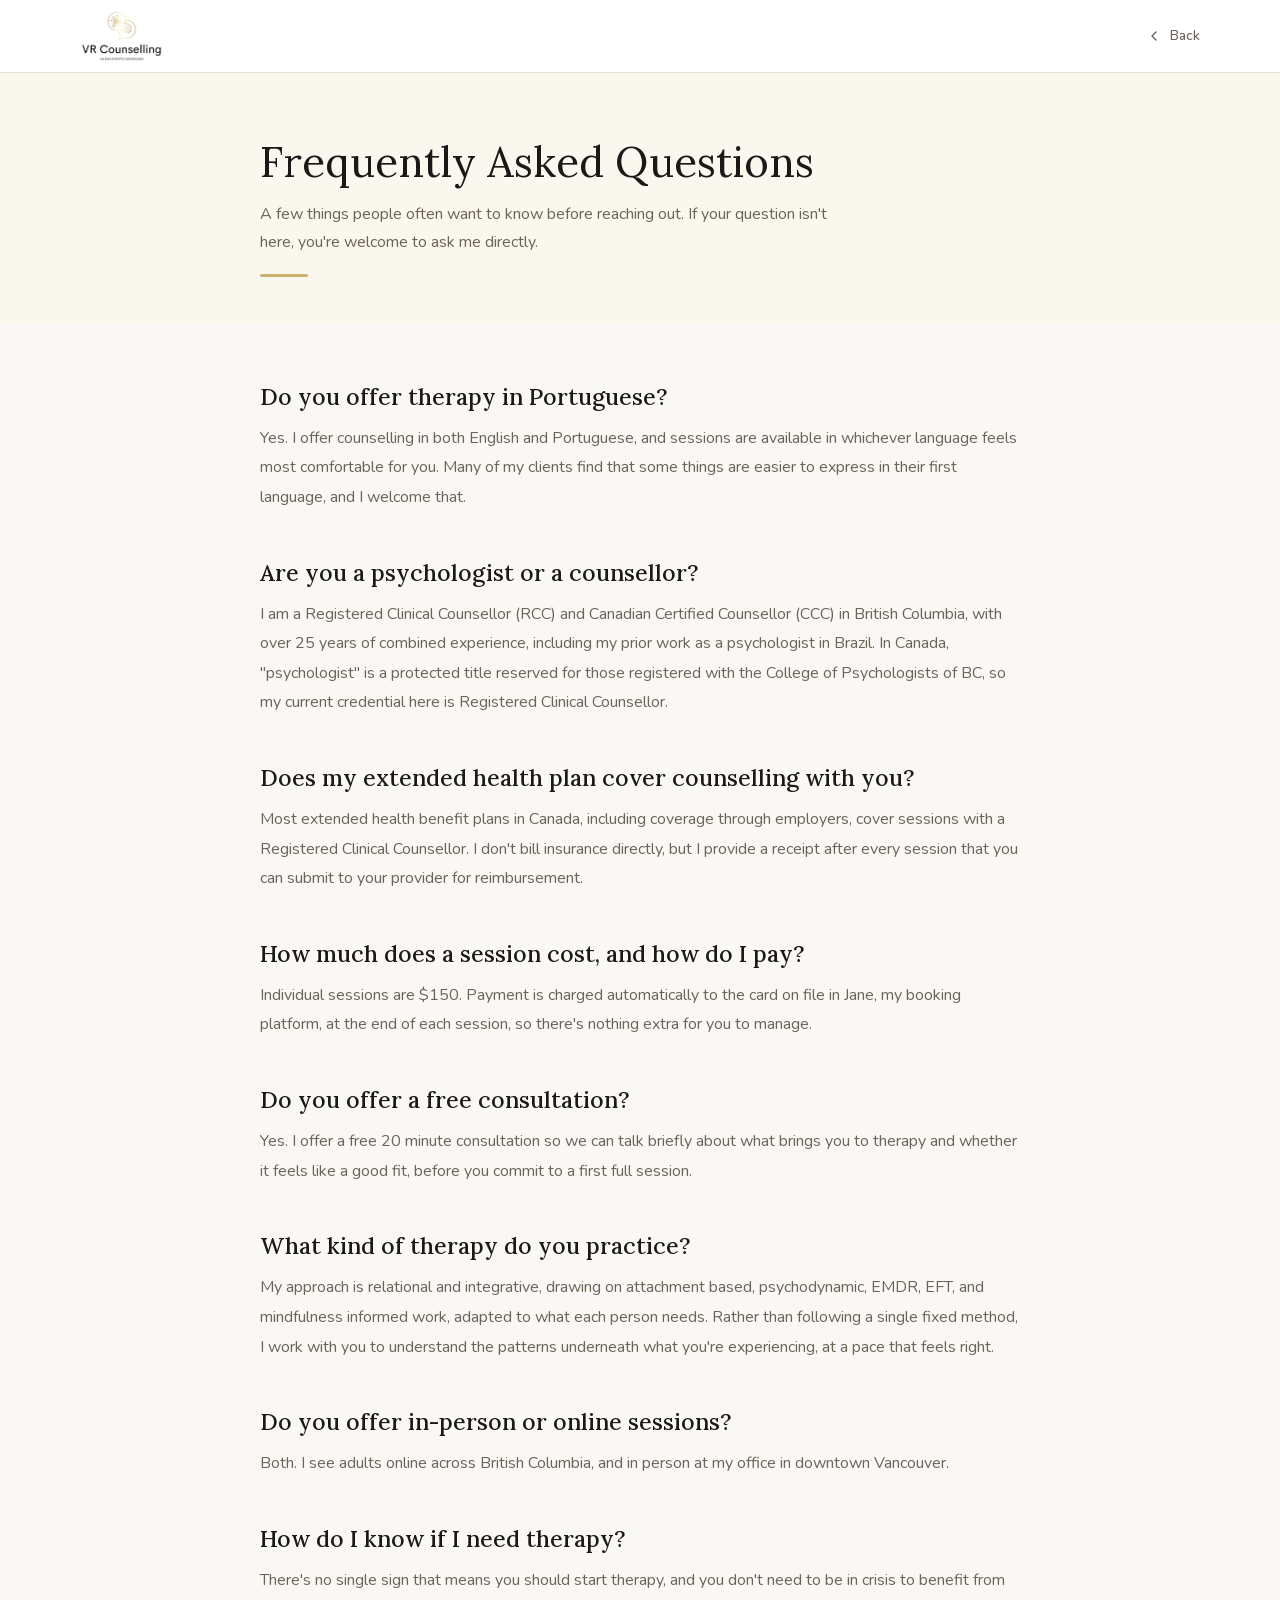
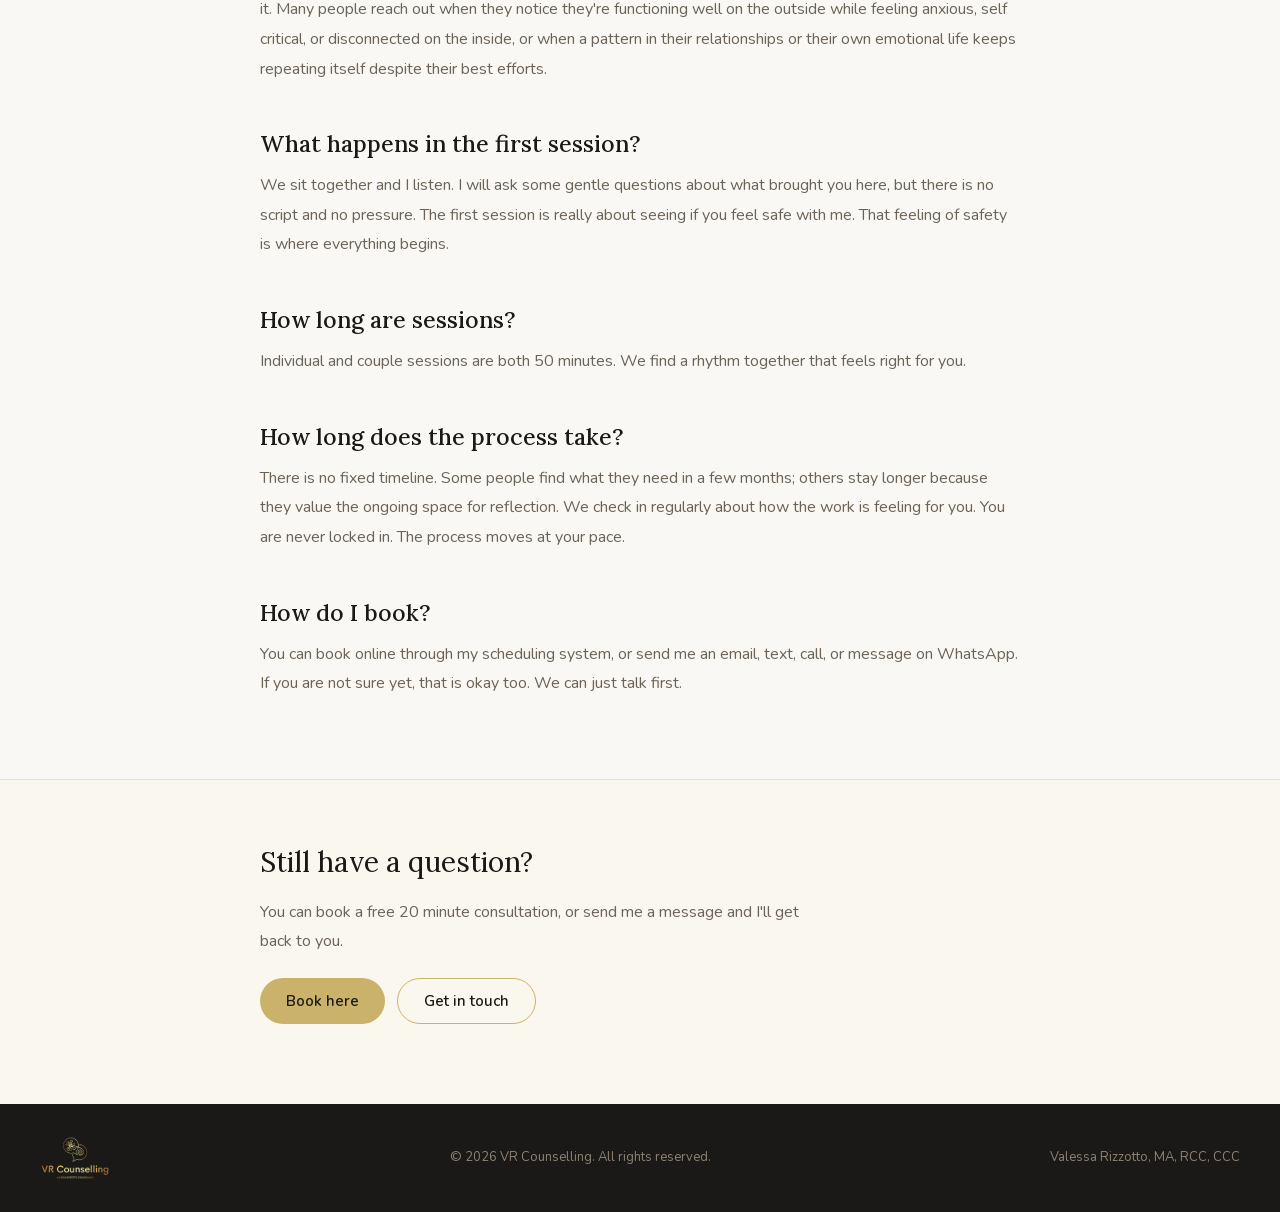
==== faq/index.html @ ac43c31d "Rebuild site as static pages with SEO, GEO and accessibility fixes Replace the single-file bundle (1" ====
<!DOCTYPE html>
<html lang="en-CA">
<head>
<meta charset="utf-8">
<meta name="viewport" content="width=device-width, initial-scale=1">
<title>Frequently Asked Questions | VR Counselling</title>
<meta name="description" content="Answers to the most common questions about therapy with Valessa Rizzotto, in Portuguese and English, in Vancouver.">
<link rel="canonical" href="https://www.vr-counselling.ca/faq/">
<link rel="alternate" hreflang="en-CA" href="https://www.vr-counselling.ca/faq/">
<link rel="alternate" hreflang="pt-BR" href="https://www.vr-counselling.ca/pt/faq/">
<link rel="alternate" hreflang="x-default" href="https://www.vr-counselling.ca/faq/">
<meta property="og:site_name" content="VR Counselling">
<meta property="og:type" content="website">
<meta property="og:title" content="Frequently Asked Questions | VR Counselling">
<meta property="og:description" content="Answers to the most common questions about therapy with Valessa Rizzotto, in Portuguese and English, in Vancouver.">
<meta property="og:url" content="https://www.vr-counselling.ca/faq/">
<meta property="og:image" content="https://www.vr-counselling.ca/assets/img/og-default.jpg">
<meta property="og:image:width" content="1200">
<meta property="og:image:height" content="630">
<meta property="og:locale" content="en_CA">
<meta name="twitter:card" content="summary_large_image">
<meta name="twitter:title" content="Frequently Asked Questions | VR Counselling">
<meta name="twitter:description" content="Answers to the most common questions about therapy with Valessa Rizzotto, in Portuguese and English, in Vancouver.">
<meta name="twitter:image" content="https://www.vr-counselling.ca/assets/img/og-default.jpg">
<link rel="icon" href="/favicon.svg" type="image/svg+xml">
<link rel="icon" href="/favicon.ico" sizes="48x48">
<link rel="apple-touch-icon" href="/apple-touch-icon.png">
<link rel="stylesheet" href="/assets/css/site.css">
<link rel="stylesheet" href="/assets/css/inner.css">
<style>
* { margin: 0; padding: 0; box-sizing: border-box; }
    html { scroll-behavior: smooth; }
    body { background: var(--surface-page); color: var(--text-primary); font-family: var(--font-sans); line-height: 1.6; -webkit-font-smoothing: antialiased; }
    a { text-decoration: none; color: inherit; }
    a:hover { color: var(--gold-700); }
    img { max-width: 100%; display: block; }
    @media (max-width: 767px) {
      .faq-header { padding: 0 20px !important; height: 64px !important; }
      .faq-header img { height: 42px !important; }
      .faq-hero { padding: 40px 20px 32px !important; }
      .faq-content { padding: 36px 20px 56px !important; }
      .faq-q { font-size: 19px !important; }
      .faq-a { font-size: 15px !important; }
      .faq-cta { padding: 40px 20px 56px !important; }
      .faq-footer-inner { flex-direction: column !important; gap: 10px !important; text-align: center !important; }
    }
    @media (min-width: 768px) and (max-width: 1023px) {
      .faq-header { padding: 0 32px !important; }
      .faq-hero { padding: 56px 32px 40px !important; }
      .faq-content { padding: 48px 32px 72px !important; }
      .faq-cta { padding: 56px 32px 72px !important; }
    }
</style>
<script type="application/ld+json">
{
  "@context": "https://schema.org",
  "@type": "FAQPage",
  "mainEntity": [
    {
      "@type": "Question",
      "name": "Do you offer therapy in Portuguese?",
      "acceptedAnswer": {
        "@type": "Answer",
        "text": "Yes. I offer counselling in both English and Portuguese, and sessions are available in whichever language feels most comfortable for you. Many of my clients find that some things are easier to express in their first language, and I welcome that."
      }
    },
    {
      "@type": "Question",
      "name": "Are you a psychologist or a counsellor?",
      "acceptedAnswer": {
        "@type": "Answer",
        "text": "I am a Registered Clinical Counsellor (RCC) and Canadian Certified Counsellor (CCC) in British Columbia, with over 25 years of combined experience, including my prior work as a psychologist in Brazil. In Canada, \"psychologist\" is a protected title reserved for those registered with the College of Psychologists of BC, so my current credential here is Registered Clinical Counsellor."
      }
    },
    {
      "@type": "Question",
      "name": "Does my extended health plan cover counselling with you?",
      "acceptedAnswer": {
        "@type": "Answer",
        "text": "Most extended health benefit plans in Canada, including coverage through employers, cover sessions with a Registered Clinical Counsellor. I don't bill insurance directly, but I provide a receipt after every session that you can submit to your provider for reimbursement."
      }
    },
    {
      "@type": "Question",
      "name": "How much does a session cost, and how do I pay?",
      "acceptedAnswer": {
        "@type": "Answer",
        "text": "Individual sessions are $150. Payment is charged automatically to the card on file in Jane, my booking platform, at the end of each session, so there's nothing extra for you to manage."
      }
    },
    {
      "@type": "Question",
      "name": "Do you offer a free consultation?",
      "acceptedAnswer": {
        "@type": "Answer",
        "text": "Yes. I offer a free 20 minute consultation so we can talk briefly about what brings you to therapy and whether it feels like a good fit, before you commit to a first full session."
      }
    },
    {
      "@type": "Question",
      "name": "What kind of therapy do you practice?",
      "acceptedAnswer": {
        "@type": "Answer",
        "text": "My approach is relational and integrative, drawing on attachment based, psychodynamic, EMDR, EFT, and mindfulness informed work, adapted to what each person needs. Rather than following a single fixed method, I work with you to understand the patterns underneath what you're experiencing, at a pace that feels right."
      }
    },
    {
      "@type": "Question",
      "name": "Do you offer in-person or online sessions?",
      "acceptedAnswer": {
        "@type": "Answer",
        "text": "Both. I see adults online across British Columbia, and in person at my office in downtown Vancouver."
      }
    },
    {
      "@type": "Question",
      "name": "How do I know if I need therapy?",
      "acceptedAnswer": {
        "@type": "Answer",
        "text": "There's no single sign that means you should start therapy, and you don't need to be in crisis to benefit from it. Many people reach out when they notice they're functioning well on the outside while feeling anxious, self critical, or disconnected on the inside, or when a pattern in their relationships or their own emotional life keeps repeating itself despite their best efforts."
      }
    },
    {
      "@type": "Question",
      "name": "What happens in the first session?",
      "acceptedAnswer": {
        "@type": "Answer",
        "text": "We sit together and I listen. I will ask some gentle questions about what brought you here, but there is no script and no pressure. The first session is really about seeing if you feel safe with me. That feeling of safety is where everything begins."
      }
    },
    {
      "@type": "Question",
      "name": "How long are sessions?",
      "acceptedAnswer": {
        "@type": "Answer",
        "text": "Individual and couple sessions are both 50 minutes. We find a rhythm together that feels right for you."
      }
    },
    {
      "@type": "Question",
      "name": "How long does the process take?",
      "acceptedAnswer": {
        "@type": "Answer",
        "text": "There is no fixed timeline. Some people find what they need in a few months; others stay longer because they value the ongoing space for reflection. We check in regularly about how the work is feeling for you. You are never locked in. The process moves at your pace."
      }
    },
    {
      "@type": "Question",
      "name": "How do I book?",
      "acceptedAnswer": {
        "@type": "Answer",
        "text": "You can book online through my scheduling system, or send me an email, text, call, or message on WhatsApp. If you are not sure yet, that is okay too. We can just talk first."
      }
    }
  ]
}
</script>
<script type="application/ld+json">
{
  "@context": "https://schema.org",
  "@type": "BreadcrumbList",
  "itemListElement": [
    {
      "@type": "ListItem",
      "position": 1,
      "name": "Home",
      "item": "https://www.vr-counselling.ca/"
    },
    {
      "@type": "ListItem",
      "position": 2,
      "name": "Frequently Asked Questions",
      "item": "https://www.vr-counselling.ca/faq/"
    }
  ]
}
</script>
</head>
<body>
<a class="skip-link" href="#main">Skip to main content</a>
<header style="position: sticky; top: 0; z-index: 100; background: var(--neutral-0); border-bottom: 1px solid var(--border-default);">
  <div class="faq-header" style="max-width: 1200px; margin: 0 auto; display: flex; align-items: center; justify-content: space-between; height: 72px; padding: 0 40px;">
    <a href="/">
      <img src="/assets/img/vr-counselling-logo.webp" alt="VR Counselling | Valessa Rizzotto, MA, RCC" style="height: 52px;" width="720" height="450" decoding="async">
    </a>
    <a href="/" style="display: inline-flex; align-items: center; gap: 8px; font-size: 14px; font-weight: 500; color: var(--text-secondary);" class="hv1">
      <svg width="16" height="16" viewBox="0 0 24 24" fill="none" stroke="currentColor" stroke-width="2" stroke-linecap="round" stroke-linejoin="round"><path d="m15 18-6-6 6-6"></path></svg>
      Back
    </a>
  </div>
</header>

<main id="main">
<section class="faq-hero" style="background: var(--gold-50); padding: 64px 40px 48px;">
  <div style="max-width: 760px; margin: 0 auto; display: flex; flex-direction: column; gap: 14px;">
    <h1 style="font-family: var(--font-serif); font-size: clamp(28px, 4vw, 42px); font-weight: 400; line-height: 1.2; color: var(--text-primary);">Frequently Asked Questions</h1>
    <p style="font-size: 16px; line-height: 1.7; color: var(--text-secondary); max-width: 58ch; text-wrap: pretty;">A few things people often want to know before reaching out. If your question isn't here, you're welcome to ask me directly.</p>
    <div style="width: 48px; height: 3px; border-radius: 2px; background: var(--gold-500); margin-top: 4px;"></div>
  </div>
</section>

<article class="faq-content" style="padding: 56px 40px 80px;">
  <div style="max-width: 760px; margin: 0 auto; display: flex; flex-direction: column; gap: 44px;">

    <section style="display: flex; flex-direction: column; gap: 12px;">
      <h2 class="faq-q" style="font-family: var(--font-serif); font-size: 23px; font-weight: 500; line-height: 1.35; color: var(--text-primary); text-wrap: pretty;">Do you offer therapy in Portuguese?</h2>
      <p class="faq-a" style="font-size: 16px; line-height: 1.85; color: var(--text-secondary); text-wrap: pretty;">Yes. I offer counselling in both English and Portuguese, and sessions are available in whichever language feels most comfortable for you. Many of my clients find that some things are easier to express in their first language, and I welcome that.</p>
    </section>

    <section style="display: flex; flex-direction: column; gap: 12px;">
      <h2 class="faq-q" style="font-family: var(--font-serif); font-size: 23px; font-weight: 500; line-height: 1.35; color: var(--text-primary); text-wrap: pretty;">Are you a psychologist or a counsellor?</h2>
      <p class="faq-a" style="font-size: 16px; line-height: 1.85; color: var(--text-secondary); text-wrap: pretty;">I am a Registered Clinical Counsellor (RCC) and Canadian Certified Counsellor (CCC) in British Columbia, with over 25 years of combined experience, including my prior work as a psychologist in Brazil. In Canada, "psychologist" is a protected title reserved for those registered with the College of Psychologists of BC, so my current credential here is Registered Clinical Counsellor.</p>
    </section>

    <section style="display: flex; flex-direction: column; gap: 12px;">
      <h2 class="faq-q" style="font-family: var(--font-serif); font-size: 23px; font-weight: 500; line-height: 1.35; color: var(--text-primary); text-wrap: pretty;">Does my extended health plan cover counselling with you?</h2>
      <p class="faq-a" style="font-size: 16px; line-height: 1.85; color: var(--text-secondary); text-wrap: pretty;">Most extended health benefit plans in Canada, including coverage through employers, cover sessions with a Registered Clinical Counsellor. I don't bill insurance directly, but I provide a receipt after every session that you can submit to your provider for reimbursement.</p>
    </section>

    <section style="display: flex; flex-direction: column; gap: 12px;">
      <h2 class="faq-q" style="font-family: var(--font-serif); font-size: 23px; font-weight: 500; line-height: 1.35; color: var(--text-primary); text-wrap: pretty;">How much does a session cost, and how do I pay?</h2>
      <p class="faq-a" style="font-size: 16px; line-height: 1.85; color: var(--text-secondary); text-wrap: pretty;">Individual sessions are $150. Payment is charged automatically to the card on file in Jane, my booking platform, at the end of each session, so there's nothing extra for you to manage.</p>
    </section>

    <section style="display: flex; flex-direction: column; gap: 12px;">
      <h2 class="faq-q" style="font-family: var(--font-serif); font-size: 23px; font-weight: 500; line-height: 1.35; color: var(--text-primary); text-wrap: pretty;">Do you offer a free consultation?</h2>
      <p class="faq-a" style="font-size: 16px; line-height: 1.85; color: var(--text-secondary); text-wrap: pretty;">Yes. I offer a free 20 minute consultation so we can talk briefly about what brings you to therapy and whether it feels like a good fit, before you commit to a first full session.</p>
    </section>

    <section style="display: flex; flex-direction: column; gap: 12px;">
      <h2 class="faq-q" style="font-family: var(--font-serif); font-size: 23px; font-weight: 500; line-height: 1.35; color: var(--text-primary); text-wrap: pretty;">What kind of therapy do you practice?</h2>
      <p class="faq-a" style="font-size: 16px; line-height: 1.85; color: var(--text-secondary); text-wrap: pretty;">My approach is relational and integrative, drawing on attachment based, psychodynamic, EMDR, EFT, and mindfulness informed work, adapted to what each person needs. Rather than following a single fixed method, I work with you to understand the patterns underneath what you're experiencing, at a pace that feels right.</p>
    </section>

    <section style="display: flex; flex-direction: column; gap: 12px;">
      <h2 class="faq-q" style="font-family: var(--font-serif); font-size: 23px; font-weight: 500; line-height: 1.35; color: var(--text-primary); text-wrap: pretty;">Do you offer in-person or online sessions?</h2>
      <p class="faq-a" style="font-size: 16px; line-height: 1.85; color: var(--text-secondary); text-wrap: pretty;">Both. I see adults online across British Columbia, and in person at my office in downtown Vancouver.</p>
    </section>

    <section style="display: flex; flex-direction: column; gap: 12px;">
      <h2 class="faq-q" style="font-family: var(--font-serif); font-size: 23px; font-weight: 500; line-height: 1.35; color: var(--text-primary); text-wrap: pretty;">How do I know if I need therapy?</h2>
      <p class="faq-a" style="font-size: 16px; line-height: 1.85; color: var(--text-secondary); text-wrap: pretty;">There's no single sign that means you should start therapy, and you don't need to be in crisis to benefit from it. Many people reach out when they notice they're functioning well on the outside while feeling anxious, self critical, or disconnected on the inside, or when a pattern in their relationships or their own emotional life keeps repeating itself despite their best efforts.</p>
    </section>

    <section style="display: flex; flex-direction: column; gap: 12px;">
      <h2 class="faq-q" style="font-family: var(--font-serif); font-size: 23px; font-weight: 500; line-height: 1.35; color: var(--text-primary); text-wrap: pretty;">What happens in the first session?</h2>
      <p class="faq-a" style="font-size: 16px; line-height: 1.85; color: var(--text-secondary); text-wrap: pretty;">We sit together and I listen. I will ask some gentle questions about what brought you here, but there is no script and no pressure. The first session is really about seeing if you feel safe with me. That feeling of safety is where everything begins.</p>
    </section>

    <section style="display: flex; flex-direction: column; gap: 12px;">
      <h2 class="faq-q" style="font-family: var(--font-serif); font-size: 23px; font-weight: 500; line-height: 1.35; color: var(--text-primary); text-wrap: pretty;">How long are sessions?</h2>
      <p class="faq-a" style="font-size: 16px; line-height: 1.85; color: var(--text-secondary); text-wrap: pretty;">Individual and couple sessions are both 50 minutes. We find a rhythm together that feels right for you.</p>
    </section>

    <section style="display: flex; flex-direction: column; gap: 12px;">
      <h2 class="faq-q" style="font-family: var(--font-serif); font-size: 23px; font-weight: 500; line-height: 1.35; color: var(--text-primary); text-wrap: pretty;">How long does the process take?</h2>
      <p class="faq-a" style="font-size: 16px; line-height: 1.85; color: var(--text-secondary); text-wrap: pretty;">There is no fixed timeline. Some people find what they need in a few months; others stay longer because they value the ongoing space for reflection. We check in regularly about how the work is feeling for you. You are never locked in. The process moves at your pace.</p>
    </section>

    <section style="display: flex; flex-direction: column; gap: 12px;">
      <h2 class="faq-q" style="font-family: var(--font-serif); font-size: 23px; font-weight: 500; line-height: 1.35; color: var(--text-primary); text-wrap: pretty;">How do I book?</h2>
      <p class="faq-a" style="font-size: 16px; line-height: 1.85; color: var(--text-secondary); text-wrap: pretty;">You can book online through my scheduling system, or send me an email, text, call, or message on WhatsApp. If you are not sure yet, that is okay too. We can just talk first.</p>
    </section>

  </div>
</article>

<section class="faq-cta" style="background: var(--gold-50); padding: 64px 40px 80px; border-top: 1px solid var(--border-default);">
  <div style="max-width: 760px; margin: 0 auto; display: flex; flex-direction: column; align-items: flex-start; gap: 18px;">
    <h2 style="font-family: var(--font-serif); font-size: clamp(22px, 3vw, 28px); font-weight: 400; line-height: 1.3; color: var(--text-primary);">Still have a question?</h2>
    <p style="font-size: 16px; line-height: 1.8; color: var(--text-secondary); max-width: 56ch; text-wrap: pretty;">You can book a free 20 minute consultation, or send me a message and I'll get back to you.</p>
    <div style="display: flex; flex-wrap: wrap; gap: 12px; margin-top: 4px;">
      <a href="https://valessa.janeapp.com/" target="_blank" rel="noopener noreferrer" style="display: inline-flex; align-items: center; min-height: 46px; padding: 0 26px; border-radius: 999px; background: var(--gold-500); color: #1A1917; font-size: 15px; font-weight: 600;" class="hv2">Book here</a>
      <a href="/#contact" style="display: inline-flex; align-items: center; min-height: 46px; padding: 0 26px; border-radius: 999px; border: 1px solid var(--gold-500); color: var(--text-primary); font-size: 15px; font-weight: 600;" class="hv3">Get in touch</a>
    </div>
  </div>
</section>
</main>

<footer style="background: var(--neutral-900); padding: 32px 40px;">
  <div class="faq-footer-inner" style="max-width: 1200px; margin: 0 auto; display: flex; justify-content: space-between; align-items: center; gap: 20px; flex-wrap: wrap;">
    <img src="/assets/img/vr-counselling-logo-white.webp" alt="VR Counselling" style="height: 44px; filter: brightness(1.3);" width="720" height="450" decoding="async" loading="lazy">
    <span style="font-size: 13px; color: var(--neutral-500);">© 2026 VR Counselling. All rights reserved.</span>
    <span style="font-size: 13px; color: var(--neutral-500);">Valessa Rizzotto, MA, RCC, CCC</span>
  </div>
</footer>
</body>
</html>
---- assets/css/site.css ----
/* VR Counselling, shared styles: web fonts and small utilities. */

@font-face {
  font-family: 'Lora';
  font-style: italic;
  font-weight: 400;
  font-display: swap;
  src: url("/assets/fonts/lora-italic-400-cyrillic-ext.woff2") format('woff2');
  unicode-range: U+0460-052F, U+1C80-1C8A, U+20B4, U+2DE0-2DFF, U+A640-A69F, U+FE2E-FE2F;
}
@font-face {
  font-family: 'Lora';
  font-style: italic;
  font-weight: 400;
  font-display: swap;
  src: url("/assets/fonts/lora-italic-400-cyrillic.woff2") format('woff2');
  unicode-range: U+0301, U+0400-045F, U+0490-0491, U+04B0-04B1, U+2116;
}
@font-face {
  font-family: 'Lora';
  font-style: italic;
  font-weight: 400;
  font-display: swap;
  src: url("/assets/fonts/lora-italic-400-math.woff2") format('woff2');
  unicode-range: U+0302-0303, U+0305, U+0307-0308, U+0310, U+0312, U+0315, U+031A, U+0326-0327, U+032C, U+032F-0330, U+0332-0333, U+0338, U+033A, U+0346, U+034D, U+0391-03A1, U+03A3-03A9, U+03B1-03C9, U+03D1, U+03D5-03D6, U+03F0-03F1, U+03F4-03F5, U+2016-2017, U+2034-2038, U+203C, U+2040, U+2043, U+2047, U+2050, U+2057, U+205F, U+2070-2071, U+2074-208E, U+2090-209C, U+20D0-20DC, U+20E1, U+20E5-20EF, U+2100-2112, U+2114-2115, U+2117-2121, U+2123-214F, U+2190, U+2192, U+2194-21AE, U+21B0-21E5, U+21F1-21F2, U+21F4-2211, U+2213-2214, U+2216-22FF, U+2308-230B, U+2310, U+2319, U+231C-2321, U+2336-237A, U+237C, U+2395, U+239B-23B7, U+23D0, U+23DC-23E1, U+2474-2475, U+25AF, U+25B3, U+25B7, U+25BD, U+25C1, U+25CA, U+25CC, U+25FB, U+266D-266F, U+27C0-27FF, U+2900-2AFF, U+2B0E-2B11, U+2B30-2B4C, U+2BFE, U+3030, U+FF5B, U+FF5D, U+1D400-1D7FF, U+1EE00-1EEFF;
}
@font-face {
  font-family: 'Lora';
  font-style: italic;
  font-weight: 400;
  font-display: swap;
  src: url("/assets/fonts/lora-italic-400-symbols.woff2") format('woff2');
  unicode-range: U+0001-000C, U+000E-001F, U+007F-009F, U+20DD-20E0, U+20E2-20E4, U+2150-218F, U+2190, U+2192, U+2194-2199, U+21AF, U+21E6-21F0, U+21F3, U+2218-2219, U+2299, U+22C4-22C6, U+2300-243F, U+2440-244A, U+2460-24FF, U+25A0-27BF, U+2800-28FF, U+2921-2922, U+2981, U+29BF, U+29EB, U+2B00-2BFF, U+4DC0-4DFF, U+FFF9-FFFB, U+10140-1018E, U+10190-1019C, U+101A0, U+101D0-101FD, U+102E0-102FB, U+10E60-10E7E, U+1D2C0-1D2D3, U+1D2E0-1D37F, U+1F000-1F0FF, U+1F100-1F1AD, U+1F1E6-1F1FF, U+1F30D-1F30F, U+1F315, U+1F31C, U+1F31E, U+1F320-1F32C, U+1F336, U+1F378, U+1F37D, U+1F382, U+1F393-1F39F, U+1F3A7-1F3A8, U+1F3AC-1F3AF, U+1F3C2, U+1F3C4-1F3C6, U+1F3CA-1F3CE, U+1F3D4-1F3E0, U+1F3ED, U+1F3F1-1F3F3, U+1F3F5-1F3F7, U+1F408, U+1F415, U+1F41F, U+1F426, U+1F43F, U+1F441-1F442, U+1F444, U+1F446-1F449, U+1F44C-1F44E, U+1F453, U+1F46A, U+1F47D, U+1F4A3, U+1F4B0, U+1F4B3, U+1F4B9, U+1F4BB, U+1F4BF, U+1F4C8-1F4CB, U+1F4D6, U+1F4DA, U+1F4DF, U+1F4E3-1F4E6, U+1F4EA-1F4ED, U+1F4F7, U+1F4F9-1F4FB, U+1F4FD-1F4FE, U+1F503, U+1F507-1F50B, U+1F50D, U+1F512-1F513, U+1F53E-1F54A, U+1F54F-1F5FA, U+1F610, U+1F650-1F67F, U+1F687, U+1F68D, U+1F691, U+1F694, U+1F698, U+1F6AD, U+1F6B2, U+1F6B9-1F6BA, U+1F6BC, U+1F6C6-1F6CF, U+1F6D3-1F6D7, U+1F6E0-1F6EA, U+1F6F0-1F6F3, U+1F6F7-1F6FC, U+1F700-1F7FF, U+1F800-1F80B, U+1F810-1F847, U+1F850-1F859, U+1F860-1F887, U+1F890-1F8AD, U+1F8B0-1F8BB, U+1F8C0-1F8C1, U+1F900-1F90B, U+1F93B, U+1F946, U+1F984, U+1F996, U+1F9E9, U+1FA00-1FA6F, U+1FA70-1FA7C, U+1FA80-1FA89, U+1FA8F-1FAC6, U+1FACE-1FADC, U+1FADF-1FAE9, U+1FAF0-1FAF8, U+1FB00-1FBFF;
}
@font-face {
  font-family: 'Lora';
  font-style: italic;
  font-weight: 400;
  font-display: swap;
  src: url("/assets/fonts/lora-italic-400-vietnamese.woff2") format('woff2');
  unicode-range: U+0102-0103, U+0110-0111, U+0128-0129, U+0168-0169, U+01A0-01A1, U+01AF-01B0, U+0300-0301, U+0303-0304, U+0308-0309, U+0323, U+0329, U+1EA0-1EF9, U+20AB;
}
@font-face {
  font-family: 'Lora';
  font-style: italic;
  font-weight: 400;
  font-display: swap;
  src: url("/assets/fonts/lora-italic-400-latin-ext.woff2") format('woff2');
  unicode-range: U+0100-02BA, U+02BD-02C5, U+02C7-02CC, U+02CE-02D7, U+02DD-02FF, U+0304, U+0308, U+0329, U+1D00-1DBF, U+1E00-1E9F, U+1EF2-1EFF, U+2020, U+20A0-20AB, U+20AD-20C0, U+2113, U+2C60-2C7F, U+A720-A7FF;
}
@font-face {
  font-family: 'Lora';
  font-style: italic;
  font-weight: 400;
  font-display: swap;
  src: url("/assets/fonts/lora-italic-400-latin.woff2") format('woff2');
  unicode-range: U+0000-00FF, U+0131, U+0152-0153, U+02BB-02BC, U+02C6, U+02DA, U+02DC, U+0304, U+0308, U+0329, U+2000-206F, U+20AC, U+2122, U+2191, U+2193, U+2212, U+2215, U+FEFF, U+FFFD;
}
@font-face {
  font-family: 'Lora';
  font-style: italic;
  font-weight: 600;
  font-display: swap;
  src: url("/assets/fonts/lora-italic-400-cyrillic-ext.woff2") format('woff2');
  unicode-range: U+0460-052F, U+1C80-1C8A, U+20B4, U+2DE0-2DFF, U+A640-A69F, U+FE2E-FE2F;
}
@font-face {
  font-family: 'Lora';
  font-style: italic;
  font-weight: 600;
  font-display: swap;
  src: url("/assets/fonts/lora-italic-400-cyrillic.woff2") format('woff2');
  unicode-range: U+0301, U+0400-045F, U+0490-0491, U+04B0-04B1, U+2116;
}
@font-face {
  font-family: 'Lora';
  font-style: italic;
  font-weight: 600;
  font-display: swap;
  src: url("/assets/fonts/lora-italic-400-math.woff2") format('woff2');
  unicode-range: U+0302-0303, U+0305, U+0307-0308, U+0310, U+0312, U+0315, U+031A, U+0326-0327, U+032C, U+032F-0330, U+0332-0333, U+0338, U+033A, U+0346, U+034D, U+0391-03A1, U+03A3-03A9, U+03B1-03C9, U+03D1, U+03D5-03D6, U+03F0-03F1, U+03F4-03F5, U+2016-2017, U+2034-2038, U+203C, U+2040, U+2043, U+2047, U+2050, U+2057, U+205F, U+2070-2071, U+2074-208E, U+2090-209C, U+20D0-20DC, U+20E1, U+20E5-20EF, U+2100-2112, U+2114-2115, U+2117-2121, U+2123-214F, U+2190, U+2192, U+2194-21AE, U+21B0-21E5, U+21F1-21F2, U+21F4-2211, U+2213-2214, U+2216-22FF, U+2308-230B, U+2310, U+2319, U+231C-2321, U+2336-237A, U+237C, U+2395, U+239B-23B7, U+23D0, U+23DC-23E1, U+2474-2475, U+25AF, U+25B3, U+25B7, U+25BD, U+25C1, U+25CA, U+25CC, U+25FB, U+266D-266F, U+27C0-27FF, U+2900-2AFF, U+2B0E-2B11, U+2B30-2B4C, U+2BFE, U+3030, U+FF5B, U+FF5D, U+1D400-1D7FF, U+1EE00-1EEFF;
}
@font-face {
  font-family: 'Lora';
  font-style: italic;
  font-weight: 600;
  font-display: swap;
  src: url("/assets/fonts/lora-italic-400-symbols.woff2") format('woff2');
  unicode-range: U+0001-000C, U+000E-001F, U+007F-009F, U+20DD-20E0, U+20E2-20E4, U+2150-218F, U+2190, U+2192, U+2194-2199, U+21AF, U+21E6-21F0, U+21F3, U+2218-2219, U+2299, U+22C4-22C6, U+2300-243F, U+2440-244A, U+2460-24FF, U+25A0-27BF, U+2800-28FF, U+2921-2922, U+2981, U+29BF, U+29EB, U+2B00-2BFF, U+4DC0-4DFF, U+FFF9-FFFB, U+10140-1018E, U+10190-1019C, U+101A0, U+101D0-101FD, U+102E0-102FB, U+10E60-10E7E, U+1D2C0-1D2D3, U+1D2E0-1D37F, U+1F000-1F0FF, U+1F100-1F1AD, U+1F1E6-1F1FF, U+1F30D-1F30F, U+1F315, U+1F31C, U+1F31E, U+1F320-1F32C, U+1F336, U+1F378, U+1F37D, U+1F382, U+1F393-1F39F, U+1F3A7-1F3A8, U+1F3AC-1F3AF, U+1F3C2, U+1F3C4-1F3C6, U+1F3CA-1F3CE, U+1F3D4-1F3E0, U+1F3ED, U+1F3F1-1F3F3, U+1F3F5-1F3F7, U+1F408, U+1F415, U+1F41F, U+1F426, U+1F43F, U+1F441-1F442, U+1F444, U+1F446-1F449, U+1F44C-1F44E, U+1F453, U+1F46A, U+1F47D, U+1F4A3, U+1F4B0, U+1F4B3, U+1F4B9, U+1F4BB, U+1F4BF, U+1F4C8-1F4CB, U+1F4D6, U+1F4DA, U+1F4DF, U+1F4E3-1F4E6, U+1F4EA-1F4ED, U+1F4F7, U+1F4F9-1F4FB, U+1F4FD-1F4FE, U+1F503, U+1F507-1F50B, U+1F50D, U+1F512-1F513, U+1F53E-1F54A, U+1F54F-1F5FA, U+1F610, U+1F650-1F67F, U+1F687, U+1F68D, U+1F691, U+1F694, U+1F698, U+1F6AD, U+1F6B2, U+1F6B9-1F6BA, U+1F6BC, U+1F6C6-1F6CF, U+1F6D3-1F6D7, U+1F6E0-1F6EA, U+1F6F0-1F6F3, U+1F6F7-1F6FC, U+1F700-1F7FF, U+1F800-1F80B, U+1F810-1F847, U+1F850-1F859, U+1F860-1F887, U+1F890-1F8AD, U+1F8B0-1F8BB, U+1F8C0-1F8C1, U+1F900-1F90B, U+1F93B, U+1F946, U+1F984, U+1F996, U+1F9E9, U+1FA00-1FA6F, U+1FA70-1FA7C, U+1FA80-1FA89, U+1FA8F-1FAC6, U+1FACE-1FADC, U+1FADF-1FAE9, U+1FAF0-1FAF8, U+1FB00-1FBFF;
}
@font-face {
  font-family: 'Lora';
  font-style: italic;
  font-weight: 600;
  font-display: swap;
  src: url("/assets/fonts/lora-italic-400-vietnamese.woff2") format('woff2');
  unicode-range: U+0102-0103, U+0110-0111, U+0128-0129, U+0168-0169, U+01A0-01A1, U+01AF-01B0, U+0300-0301, U+0303-0304, U+0308-0309, U+0323, U+0329, U+1EA0-1EF9, U+20AB;
}
@font-face {
  font-family: 'Lora';
  font-style: italic;
  font-weight: 600;
  font-display: swap;
  src: url("/assets/fonts/lora-italic-400-latin-ext.woff2") format('woff2');
  unicode-range: U+0100-02BA, U+02BD-02C5, U+02C7-02CC, U+02CE-02D7, U+02DD-02FF, U+0304, U+0308, U+0329, U+1D00-1DBF, U+1E00-1E9F, U+1EF2-1EFF, U+2020, U+20A0-20AB, U+20AD-20C0, U+2113, U+2C60-2C7F, U+A720-A7FF;
}
@font-face {
  font-family: 'Lora';
  font-style: italic;
  font-weight: 600;
  font-display: swap;
  src: url("/assets/fonts/lora-italic-400-latin.woff2") format('woff2');
  unicode-range: U+0000-00FF, U+0131, U+0152-0153, U+02BB-02BC, U+02C6, U+02DA, U+02DC, U+0304, U+0308, U+0329, U+2000-206F, U+20AC, U+2122, U+2191, U+2193, U+2212, U+2215, U+FEFF, U+FFFD;
}
@font-face {
  font-family: 'Lora';
  font-style: normal;
  font-weight: 400;
  font-display: swap;
  src: url("/assets/fonts/lora-normal-400-cyrillic-ext.woff2") format('woff2');
  unicode-range: U+0460-052F, U+1C80-1C8A, U+20B4, U+2DE0-2DFF, U+A640-A69F, U+FE2E-FE2F;
}
@font-face {
  font-family: 'Lora';
  font-style: normal;
  font-weight: 400;
  font-display: swap;
  src: url("/assets/fonts/lora-normal-400-cyrillic.woff2") format('woff2');
  unicode-range: U+0301, U+0400-045F, U+0490-0491, U+04B0-04B1, U+2116;
}
@font-face {
  font-family: 'Lora';
  font-style: normal;
  font-weight: 400;
  font-display: swap;
  src: url("/assets/fonts/lora-normal-400-math.woff2") format('woff2');
  unicode-range: U+0302-0303, U+0305, U+0307-0308, U+0310, U+0312, U+0315, U+031A, U+0326-0327, U+032C, U+032F-0330, U+0332-0333, U+0338, U+033A, U+0346, U+034D, U+0391-03A1, U+03A3-03A9, U+03B1-03C9, U+03D1, U+03D5-03D6, U+03F0-03F1, U+03F4-03F5, U+2016-2017, U+2034-2038, U+203C, U+2040, U+2043, U+2047, U+2050, U+2057, U+205F, U+2070-2071, U+2074-208E, U+2090-209C, U+20D0-20DC, U+20E1, U+20E5-20EF, U+2100-2112, U+2114-2115, U+2117-2121, U+2123-214F, U+2190, U+2192, U+2194-21AE, U+21B0-21E5, U+21F1-21F2, U+21F4-2211, U+2213-2214, U+2216-22FF, U+2308-230B, U+2310, U+2319, U+231C-2321, U+2336-237A, U+237C, U+2395, U+239B-23B7, U+23D0, U+23DC-23E1, U+2474-2475, U+25AF, U+25B3, U+25B7, U+25BD, U+25C1, U+25CA, U+25CC, U+25FB, U+266D-266F, U+27C0-27FF, U+2900-2AFF, U+2B0E-2B11, U+2B30-2B4C, U+2BFE, U+3030, U+FF5B, U+FF5D, U+1D400-1D7FF, U+1EE00-1EEFF;
}
@font-face {
  font-family: 'Lora';
  font-style: normal;
  font-weight: 400;
  font-display: swap;
  src: url("/assets/fonts/lora-normal-400-symbols.woff2") format('woff2');
  unicode-range: U+0001-000C, U+000E-001F, U+007F-009F, U+20DD-20E0, U+20E2-20E4, U+2150-218F, U+2190, U+2192, U+2194-2199, U+21AF, U+21E6-21F0, U+21F3, U+2218-2219, U+2299, U+22C4-22C6, U+2300-243F, U+2440-244A, U+2460-24FF, U+25A0-27BF, U+2800-28FF, U+2921-2922, U+2981, U+29BF, U+29EB, U+2B00-2BFF, U+4DC0-4DFF, U+FFF9-FFFB, U+10140-1018E, U+10190-1019C, U+101A0, U+101D0-101FD, U+102E0-102FB, U+10E60-10E7E, U+1D2C0-1D2D3, U+1D2E0-1D37F, U+1F000-1F0FF, U+1F100-1F1AD, U+1F1E6-1F1FF, U+1F30D-1F30F, U+1F315, U+1F31C, U+1F31E, U+1F320-1F32C, U+1F336, U+1F378, U+1F37D, U+1F382, U+1F393-1F39F, U+1F3A7-1F3A8, U+1F3AC-1F3AF, U+1F3C2, U+1F3C4-1F3C6, U+1F3CA-1F3CE, U+1F3D4-1F3E0, U+1F3ED, U+1F3F1-1F3F3, U+1F3F5-1F3F7, U+1F408, U+1F415, U+1F41F, U+1F426, U+1F43F, U+1F441-1F442, U+1F444, U+1F446-1F449, U+1F44C-1F44E, U+1F453, U+1F46A, U+1F47D, U+1F4A3, U+1F4B0, U+1F4B3, U+1F4B9, U+1F4BB, U+1F4BF, U+1F4C8-1F4CB, U+1F4D6, U+1F4DA, U+1F4DF, U+1F4E3-1F4E6, U+1F4EA-1F4ED, U+1F4F7, U+1F4F9-1F4FB, U+1F4FD-1F4FE, U+1F503, U+1F507-1F50B, U+1F50D, U+1F512-1F513, U+1F53E-1F54A, U+1F54F-1F5FA, U+1F610, U+1F650-1F67F, U+1F687, U+1F68D, U+1F691, U+1F694, U+1F698, U+1F6AD, U+1F6B2, U+1F6B9-1F6BA, U+1F6BC, U+1F6C6-1F6CF, U+1F6D3-1F6D7, U+1F6E0-1F6EA, U+1F6F0-1F6F3, U+1F6F7-1F6FC, U+1F700-1F7FF, U+1F800-1F80B, U+1F810-1F847, U+1F850-1F859, U+1F860-1F887, U+1F890-1F8AD, U+1F8B0-1F8BB, U+1F8C0-1F8C1, U+1F900-1F90B, U+1F93B, U+1F946, U+1F984, U+1F996, U+1F9E9, U+1FA00-1FA6F, U+1FA70-1FA7C, U+1FA80-1FA89, U+1FA8F-1FAC6, U+1FACE-1FADC, U+1FADF-1FAE9, U+1FAF0-1FAF8, U+1FB00-1FBFF;
}
@font-face {
  font-family: 'Lora';
  font-style: normal;
  font-weight: 400;
  font-display: swap;
  src: url("/assets/fonts/lora-normal-400-vietnamese.woff2") format('woff2');
  unicode-range: U+0102-0103, U+0110-0111, U+0128-0129, U+0168-0169, U+01A0-01A1, U+01AF-01B0, U+0300-0301, U+0303-0304, U+0308-0309, U+0323, U+0329, U+1EA0-1EF9, U+20AB;
}
@font-face {
  font-family: 'Lora';
  font-style: normal;
  font-weight: 400;
  font-display: swap;
  src: url("/assets/fonts/lora-normal-400-latin-ext.woff2") format('woff2');
  unicode-range: U+0100-02BA, U+02BD-02C5, U+02C7-02CC, U+02CE-02D7, U+02DD-02FF, U+0304, U+0308, U+0329, U+1D00-1DBF, U+1E00-1E9F, U+1EF2-1EFF, U+2020, U+20A0-20AB, U+20AD-20C0, U+2113, U+2C60-2C7F, U+A720-A7FF;
}
@font-face {
  font-family: 'Lora';
  font-style: normal;
  font-weight: 400;
  font-display: swap;
  src: url("/assets/fonts/lora-normal-400-latin.woff2") format('woff2');
  unicode-range: U+0000-00FF, U+0131, U+0152-0153, U+02BB-02BC, U+02C6, U+02DA, U+02DC, U+0304, U+0308, U+0329, U+2000-206F, U+20AC, U+2122, U+2191, U+2193, U+2212, U+2215, U+FEFF, U+FFFD;
}
@font-face {
  font-family: 'Lora';
  font-style: normal;
  font-weight: 500;
  font-display: swap;
  src: url("/assets/fonts/lora-normal-400-cyrillic-ext.woff2") format('woff2');
  unicode-range: U+0460-052F, U+1C80-1C8A, U+20B4, U+2DE0-2DFF, U+A640-A69F, U+FE2E-FE2F;
}
@font-face {
  font-family: 'Lora';
  font-style: normal;
  font-weight: 500;
  font-display: swap;
  src: url("/assets/fonts/lora-normal-400-cyrillic.woff2") format('woff2');
  unicode-range: U+0301, U+0400-045F, U+0490-0491, U+04B0-04B1, U+2116;
}
@font-face {
  font-family: 'Lora';
  font-style: normal;
  font-weight: 500;
  font-display: swap;
  src: url("/assets/fonts/lora-normal-400-math.woff2") format('woff2');
  unicode-range: U+0302-0303, U+0305, U+0307-0308, U+0310, U+0312, U+0315, U+031A, U+0326-0327, U+032C, U+032F-0330, U+0332-0333, U+0338, U+033A, U+0346, U+034D, U+0391-03A1, U+03A3-03A9, U+03B1-03C9, U+03D1, U+03D5-03D6, U+03F0-03F1, U+03F4-03F5, U+2016-2017, U+2034-2038, U+203C, U+2040, U+2043, U+2047, U+2050, U+2057, U+205F, U+2070-2071, U+2074-208E, U+2090-209C, U+20D0-20DC, U+20E1, U+20E5-20EF, U+2100-2112, U+2114-2115, U+2117-2121, U+2123-214F, U+2190, U+2192, U+2194-21AE, U+21B0-21E5, U+21F1-21F2, U+21F4-2211, U+2213-2214, U+2216-22FF, U+2308-230B, U+2310, U+2319, U+231C-2321, U+2336-237A, U+237C, U+2395, U+239B-23B7, U+23D0, U+23DC-23E1, U+2474-2475, U+25AF, U+25B3, U+25B7, U+25BD, U+25C1, U+25CA, U+25CC, U+25FB, U+266D-266F, U+27C0-27FF, U+2900-2AFF, U+2B0E-2B11, U+2B30-2B4C, U+2BFE, U+3030, U+FF5B, U+FF5D, U+1D400-1D7FF, U+1EE00-1EEFF;
}
@font-face {
  font-family: 'Lora';
  font-style: normal;
  font-weight: 500;
  font-display: swap;
  src: url("/assets/fonts/lora-normal-400-symbols.woff2") format('woff2');
  unicode-range: U+0001-000C, U+000E-001F, U+007F-009F, U+20DD-20E0, U+20E2-20E4, U+2150-218F, U+2190, U+2192, U+2194-2199, U+21AF, U+21E6-21F0, U+21F3, U+2218-2219, U+2299, U+22C4-22C6, U+2300-243F, U+2440-244A, U+2460-24FF, U+25A0-27BF, U+2800-28FF, U+2921-2922, U+2981, U+29BF, U+29EB, U+2B00-2BFF, U+4DC0-4DFF, U+FFF9-FFFB, U+10140-1018E, U+10190-1019C, U+101A0, U+101D0-101FD, U+102E0-102FB, U+10E60-10E7E, U+1D2C0-1D2D3, U+1D2E0-1D37F, U+1F000-1F0FF, U+1F100-1F1AD, U+1F1E6-1F1FF, U+1F30D-1F30F, U+1F315, U+1F31C, U+1F31E, U+1F320-1F32C, U+1F336, U+1F378, U+1F37D, U+1F382, U+1F393-1F39F, U+1F3A7-1F3A8, U+1F3AC-1F3AF, U+1F3C2, U+1F3C4-1F3C6, U+1F3CA-1F3CE, U+1F3D4-1F3E0, U+1F3ED, U+1F3F1-1F3F3, U+1F3F5-1F3F7, U+1F408, U+1F415, U+1F41F, U+1F426, U+1F43F, U+1F441-1F442, U+1F444, U+1F446-1F449, U+1F44C-1F44E, U+1F453, U+1F46A, U+1F47D, U+1F4A3, U+1F4B0, U+1F4B3, U+1F4B9, U+1F4BB, U+1F4BF, U+1F4C8-1F4CB, U+1F4D6, U+1F4DA, U+1F4DF, U+1F4E3-1F4E6, U+1F4EA-1F4ED, U+1F4F7, U+1F4F9-1F4FB, U+1F4FD-1F4FE, U+1F503, U+1F507-1F50B, U+1F50D, U+1F512-1F513, U+1F53E-1F54A, U+1F54F-1F5FA, U+1F610, U+1F650-1F67F, U+1F687, U+1F68D, U+1F691, U+1F694, U+1F698, U+1F6AD, U+1F6B2, U+1F6B9-1F6BA, U+1F6BC, U+1F6C6-1F6CF, U+1F6D3-1F6D7, U+1F6E0-1F6EA, U+1F6F0-1F6F3, U+1F6F7-1F6FC, U+1F700-1F7FF, U+1F800-1F80B, U+1F810-1F847, U+1F850-1F859, U+1F860-1F887, U+1F890-1F8AD, U+1F8B0-1F8BB, U+1F8C0-1F8C1, U+1F900-1F90B, U+1F93B, U+1F946, U+1F984, U+1F996, U+1F9E9, U+1FA00-1FA6F, U+1FA70-1FA7C, U+1FA80-1FA89, U+1FA8F-1FAC6, U+1FACE-1FADC, U+1FADF-1FAE9, U+1FAF0-1FAF8, U+1FB00-1FBFF;
}
@font-face {
  font-family: 'Lora';
  font-style: normal;
  font-weight: 500;
  font-display: swap;
  src: url("/assets/fonts/lora-normal-400-vietnamese.woff2") format('woff2');
  unicode-range: U+0102-0103, U+0110-0111, U+0128-0129, U+0168-0169, U+01A0-01A1, U+01AF-01B0, U+0300-0301, U+0303-0304, U+0308-0309, U+0323, U+0329, U+1EA0-1EF9, U+20AB;
}
@font-face {
  font-family: 'Lora';
  font-style: normal;
  font-weight: 500;
  font-display: swap;
  src: url("/assets/fonts/lora-normal-400-latin-ext.woff2") format('woff2');
  unicode-range: U+0100-02BA, U+02BD-02C5, U+02C7-02CC, U+02CE-02D7, U+02DD-02FF, U+0304, U+0308, U+0329, U+1D00-1DBF, U+1E00-1E9F, U+1EF2-1EFF, U+2020, U+20A0-20AB, U+20AD-20C0, U+2113, U+2C60-2C7F, U+A720-A7FF;
}
@font-face {
  font-family: 'Lora';
  font-style: normal;
  font-weight: 500;
  font-display: swap;
  src: url("/assets/fonts/lora-normal-400-latin.woff2") format('woff2');
  unicode-range: U+0000-00FF, U+0131, U+0152-0153, U+02BB-02BC, U+02C6, U+02DA, U+02DC, U+0304, U+0308, U+0329, U+2000-206F, U+20AC, U+2122, U+2191, U+2193, U+2212, U+2215, U+FEFF, U+FFFD;
}
@font-face {
  font-family: 'Lora';
  font-style: normal;
  font-weight: 600;
  font-display: swap;
  src: url("/assets/fonts/lora-normal-400-cyrillic-ext.woff2") format('woff2');
  unicode-range: U+0460-052F, U+1C80-1C8A, U+20B4, U+2DE0-2DFF, U+A640-A69F, U+FE2E-FE2F;
}
@font-face {
  font-family: 'Lora';
  font-style: normal;
  font-weight: 600;
  font-display: swap;
  src: url("/assets/fonts/lora-normal-400-cyrillic.woff2") format('woff2');
  unicode-range: U+0301, U+0400-045F, U+0490-0491, U+04B0-04B1, U+2116;
}
@font-face {
  font-family: 'Lora';
  font-style: normal;
  font-weight: 600;
  font-display: swap;
  src: url("/assets/fonts/lora-normal-400-math.woff2") format('woff2');
  unicode-range: U+0302-0303, U+0305, U+0307-0308, U+0310, U+0312, U+0315, U+031A, U+0326-0327, U+032C, U+032F-0330, U+0332-0333, U+0338, U+033A, U+0346, U+034D, U+0391-03A1, U+03A3-03A9, U+03B1-03C9, U+03D1, U+03D5-03D6, U+03F0-03F1, U+03F4-03F5, U+2016-2017, U+2034-2038, U+203C, U+2040, U+2043, U+2047, U+2050, U+2057, U+205F, U+2070-2071, U+2074-208E, U+2090-209C, U+20D0-20DC, U+20E1, U+20E5-20EF, U+2100-2112, U+2114-2115, U+2117-2121, U+2123-214F, U+2190, U+2192, U+2194-21AE, U+21B0-21E5, U+21F1-21F2, U+21F4-2211, U+2213-2214, U+2216-22FF, U+2308-230B, U+2310, U+2319, U+231C-2321, U+2336-237A, U+237C, U+2395, U+239B-23B7, U+23D0, U+23DC-23E1, U+2474-2475, U+25AF, U+25B3, U+25B7, U+25BD, U+25C1, U+25CA, U+25CC, U+25FB, U+266D-266F, U+27C0-27FF, U+2900-2AFF, U+2B0E-2B11, U+2B30-2B4C, U+2BFE, U+3030, U+FF5B, U+FF5D, U+1D400-1D7FF, U+1EE00-1EEFF;
}
@font-face {
  font-family: 'Lora';
  font-style: normal;
  font-weight: 600;
  font-display: swap;
  src: url("/assets/fonts/lora-normal-400-symbols.woff2") format('woff2');
  unicode-range: U+0001-000C, U+000E-001F, U+007F-009F, U+20DD-20E0, U+20E2-20E4, U+2150-218F, U+2190, U+2192, U+2194-2199, U+21AF, U+21E6-21F0, U+21F3, U+2218-2219, U+2299, U+22C4-22C6, U+2300-243F, U+2440-244A, U+2460-24FF, U+25A0-27BF, U+2800-28FF, U+2921-2922, U+2981, U+29BF, U+29EB, U+2B00-2BFF, U+4DC0-4DFF, U+FFF9-FFFB, U+10140-1018E, U+10190-1019C, U+101A0, U+101D0-101FD, U+102E0-102FB, U+10E60-10E7E, U+1D2C0-1D2D3, U+1D2E0-1D37F, U+1F000-1F0FF, U+1F100-1F1AD, U+1F1E6-1F1FF, U+1F30D-1F30F, U+1F315, U+1F31C, U+1F31E, U+1F320-1F32C, U+1F336, U+1F378, U+1F37D, U+1F382, U+1F393-1F39F, U+1F3A7-1F3A8, U+1F3AC-1F3AF, U+1F3C2, U+1F3C4-1F3C6, U+1F3CA-1F3CE, U+1F3D4-1F3E0, U+1F3ED, U+1F3F1-1F3F3, U+1F3F5-1F3F7, U+1F408, U+1F415, U+1F41F, U+1F426, U+1F43F, U+1F441-1F442, U+1F444, U+1F446-1F449, U+1F44C-1F44E, U+1F453, U+1F46A, U+1F47D, U+1F4A3, U+1F4B0, U+1F4B3, U+1F4B9, U+1F4BB, U+1F4BF, U+1F4C8-1F4CB, U+1F4D6, U+1F4DA, U+1F4DF, U+1F4E3-1F4E6, U+1F4EA-1F4ED, U+1F4F7, U+1F4F9-1F4FB, U+1F4FD-1F4FE, U+1F503, U+1F507-1F50B, U+1F50D, U+1F512-1F513, U+1F53E-1F54A, U+1F54F-1F5FA, U+1F610, U+1F650-1F67F, U+1F687, U+1F68D, U+1F691, U+1F694, U+1F698, U+1F6AD, U+1F6B2, U+1F6B9-1F6BA, U+1F6BC, U+1F6C6-1F6CF, U+1F6D3-1F6D7, U+1F6E0-1F6EA, U+1F6F0-1F6F3, U+1F6F7-1F6FC, U+1F700-1F7FF, U+1F800-1F80B, U+1F810-1F847, U+1F850-1F859, U+1F860-1F887, U+1F890-1F8AD, U+1F8B0-1F8BB, U+1F8C0-1F8C1, U+1F900-1F90B, U+1F93B, U+1F946, U+1F984, U+1F996, U+1F9E9, U+1FA00-1FA6F, U+1FA70-1FA7C, U+1FA80-1FA89, U+1FA8F-1FAC6, U+1FACE-1FADC, U+1FADF-1FAE9, U+1FAF0-1FAF8, U+1FB00-1FBFF;
}
@font-face {
  font-family: 'Lora';
  font-style: normal;
  font-weight: 600;
  font-display: swap;
  src: url("/assets/fonts/lora-normal-400-vietnamese.woff2") format('woff2');
  unicode-range: U+0102-0103, U+0110-0111, U+0128-0129, U+0168-0169, U+01A0-01A1, U+01AF-01B0, U+0300-0301, U+0303-0304, U+0308-0309, U+0323, U+0329, U+1EA0-1EF9, U+20AB;
}
@font-face {
  font-family: 'Lora';
  font-style: normal;
  font-weight: 600;
  font-display: swap;
  src: url("/assets/fonts/lora-normal-400-latin-ext.woff2") format('woff2');
  unicode-range: U+0100-02BA, U+02BD-02C5, U+02C7-02CC, U+02CE-02D7, U+02DD-02FF, U+0304, U+0308, U+0329, U+1D00-1DBF, U+1E00-1E9F, U+1EF2-1EFF, U+2020, U+20A0-20AB, U+20AD-20C0, U+2113, U+2C60-2C7F, U+A720-A7FF;
}
@font-face {
  font-family: 'Lora';
  font-style: normal;
  font-weight: 600;
  font-display: swap;
  src: url("/assets/fonts/lora-normal-400-latin.woff2") format('woff2');
  unicode-range: U+0000-00FF, U+0131, U+0152-0153, U+02BB-02BC, U+02C6, U+02DA, U+02DC, U+0304, U+0308, U+0329, U+2000-206F, U+20AC, U+2122, U+2191, U+2193, U+2212, U+2215, U+FEFF, U+FFFD;
}
@font-face {
  font-family: 'Lora';
  font-style: normal;
  font-weight: 700;
  font-display: swap;
  src: url("/assets/fonts/lora-normal-400-cyrillic-ext.woff2") format('woff2');
  unicode-range: U+0460-052F, U+1C80-1C8A, U+20B4, U+2DE0-2DFF, U+A640-A69F, U+FE2E-FE2F;
}
@font-face {
  font-family: 'Lora';
  font-style: normal;
  font-weight: 700;
  font-display: swap;
  src: url("/assets/fonts/lora-normal-400-cyrillic.woff2") format('woff2');
  unicode-range: U+0301, U+0400-045F, U+0490-0491, U+04B0-04B1, U+2116;
}
@font-face {
  font-family: 'Lora';
  font-style: normal;
  font-weight: 700;
  font-display: swap;
  src: url("/assets/fonts/lora-normal-400-math.woff2") format('woff2');
  unicode-range: U+0302-0303, U+0305, U+0307-0308, U+0310, U+0312, U+0315, U+031A, U+0326-0327, U+032C, U+032F-0330, U+0332-0333, U+0338, U+033A, U+0346, U+034D, U+0391-03A1, U+03A3-03A9, U+03B1-03C9, U+03D1, U+03D5-03D6, U+03F0-03F1, U+03F4-03F5, U+2016-2017, U+2034-2038, U+203C, U+2040, U+2043, U+2047, U+2050, U+2057, U+205F, U+2070-2071, U+2074-208E, U+2090-209C, U+20D0-20DC, U+20E1, U+20E5-20EF, U+2100-2112, U+2114-2115, U+2117-2121, U+2123-214F, U+2190, U+2192, U+2194-21AE, U+21B0-21E5, U+21F1-21F2, U+21F4-2211, U+2213-2214, U+2216-22FF, U+2308-230B, U+2310, U+2319, U+231C-2321, U+2336-237A, U+237C, U+2395, U+239B-23B7, U+23D0, U+23DC-23E1, U+2474-2475, U+25AF, U+25B3, U+25B7, U+25BD, U+25C1, U+25CA, U+25CC, U+25FB, U+266D-266F, U+27C0-27FF, U+2900-2AFF, U+2B0E-2B11, U+2B30-2B4C, U+2BFE, U+3030, U+FF5B, U+FF5D, U+1D400-1D7FF, U+1EE00-1EEFF;
}
@font-face {
  font-family: 'Lora';
  font-style: normal;
  font-weight: 700;
  font-display: swap;
  src: url("/assets/fonts/lora-normal-400-symbols.woff2") format('woff2');
  unicode-range: U+0001-000C, U+000E-001F, U+007F-009F, U+20DD-20E0, U+20E2-20E4, U+2150-218F, U+2190, U+2192, U+2194-2199, U+21AF, U+21E6-21F0, U+21F3, U+2218-2219, U+2299, U+22C4-22C6, U+2300-243F, U+2440-244A, U+2460-24FF, U+25A0-27BF, U+2800-28FF, U+2921-2922, U+2981, U+29BF, U+29EB, U+2B00-2BFF, U+4DC0-4DFF, U+FFF9-FFFB, U+10140-1018E, U+10190-1019C, U+101A0, U+101D0-101FD, U+102E0-102FB, U+10E60-10E7E, U+1D2C0-1D2D3, U+1D2E0-1D37F, U+1F000-1F0FF, U+1F100-1F1AD, U+1F1E6-1F1FF, U+1F30D-1F30F, U+1F315, U+1F31C, U+1F31E, U+1F320-1F32C, U+1F336, U+1F378, U+1F37D, U+1F382, U+1F393-1F39F, U+1F3A7-1F3A8, U+1F3AC-1F3AF, U+1F3C2, U+1F3C4-1F3C6, U+1F3CA-1F3CE, U+1F3D4-1F3E0, U+1F3ED, U+1F3F1-1F3F3, U+1F3F5-1F3F7, U+1F408, U+1F415, U+1F41F, U+1F426, U+1F43F, U+1F441-1F442, U+1F444, U+1F446-1F449, U+1F44C-1F44E, U+1F453, U+1F46A, U+1F47D, U+1F4A3, U+1F4B0, U+1F4B3, U+1F4B9, U+1F4BB, U+1F4BF, U+1F4C8-1F4CB, U+1F4D6, U+1F4DA, U+1F4DF, U+1F4E3-1F4E6, U+1F4EA-1F4ED, U+1F4F7, U+1F4F9-1F4FB, U+1F4FD-1F4FE, U+1F503, U+1F507-1F50B, U+1F50D, U+1F512-1F513, U+1F53E-1F54A, U+1F54F-1F5FA, U+1F610, U+1F650-1F67F, U+1F687, U+1F68D, U+1F691, U+1F694, U+1F698, U+1F6AD, U+1F6B2, U+1F6B9-1F6BA, U+1F6BC, U+1F6C6-1F6CF, U+1F6D3-1F6D7, U+1F6E0-1F6EA, U+1F6F0-1F6F3, U+1F6F7-1F6FC, U+1F700-1F7FF, U+1F800-1F80B, U+1F810-1F847, U+1F850-1F859, U+1F860-1F887, U+1F890-1F8AD, U+1F8B0-1F8BB, U+1F8C0-1F8C1, U+1F900-1F90B, U+1F93B, U+1F946, U+1F984, U+1F996, U+1F9E9, U+1FA00-1FA6F, U+1FA70-1FA7C, U+1FA80-1FA89, U+1FA8F-1FAC6, U+1FACE-1FADC, U+1FADF-1FAE9, U+1FAF0-1FAF8, U+1FB00-1FBFF;
}
@font-face {
  font-family: 'Lora';
  font-style: normal;
  font-weight: 700;
  font-display: swap;
  src: url("/assets/fonts/lora-normal-400-vietnamese.woff2") format('woff2');
  unicode-range: U+0102-0103, U+0110-0111, U+0128-0129, U+0168-0169, U+01A0-01A1, U+01AF-01B0, U+0300-0301, U+0303-0304, U+0308-0309, U+0323, U+0329, U+1EA0-1EF9, U+20AB;
}
@font-face {
  font-family: 'Lora';
  font-style: normal;
  font-weight: 700;
  font-display: swap;
  src: url("/assets/fonts/lora-normal-400-latin-ext.woff2") format('woff2');
  unicode-range: U+0100-02BA, U+02BD-02C5, U+02C7-02CC, U+02CE-02D7, U+02DD-02FF, U+0304, U+0308, U+0329, U+1D00-1DBF, U+1E00-1E9F, U+1EF2-1EFF, U+2020, U+20A0-20AB, U+20AD-20C0, U+2113, U+2C60-2C7F, U+A720-A7FF;
}
@font-face {
  font-family: 'Lora';
  font-style: normal;
  font-weight: 700;
  font-display: swap;
  src: url("/assets/fonts/lora-normal-400-latin.woff2") format('woff2');
  unicode-range: U+0000-00FF, U+0131, U+0152-0153, U+02BB-02BC, U+02C6, U+02DA, U+02DC, U+0304, U+0308, U+0329, U+2000-206F, U+20AC, U+2122, U+2191, U+2193, U+2212, U+2215, U+FEFF, U+FFFD;
}
@font-face {
  font-family: 'Nunito';
  font-style: italic;
  font-weight: 400;
  font-display: swap;
  src: url("/assets/fonts/nunito-italic-400-cyrillic-ext.woff2") format('woff2');
  unicode-range: U+0460-052F, U+1C80-1C8A, U+20B4, U+2DE0-2DFF, U+A640-A69F, U+FE2E-FE2F;
}
@font-face {
  font-family: 'Nunito';
  font-style: italic;
  font-weight: 400;
  font-display: swap;
  src: url("/assets/fonts/nunito-italic-400-cyrillic.woff2") format('woff2');
  unicode-range: U+0301, U+0400-045F, U+0490-0491, U+04B0-04B1, U+2116;
}
@font-face {
  font-family: 'Nunito';
  font-style: italic;
  font-weight: 400;
  font-display: swap;
  src: url("/assets/fonts/nunito-italic-400-vietnamese.woff2") format('woff2');
  unicode-range: U+0102-0103, U+0110-0111, U+0128-0129, U+0168-0169, U+01A0-01A1, U+01AF-01B0, U+0300-0301, U+0303-0304, U+0308-0309, U+0323, U+0329, U+1EA0-1EF9, U+20AB;
}
@font-face {
  font-family: 'Nunito';
  font-style: italic;
  font-weight: 400;
  font-display: swap;
  src: url("/assets/fonts/nunito-italic-400-latin-ext.woff2") format('woff2');
  unicode-range: U+0100-02BA, U+02BD-02C5, U+02C7-02CC, U+02CE-02D7, U+02DD-02FF, U+0304, U+0308, U+0329, U+1D00-1DBF, U+1E00-1E9F, U+1EF2-1EFF, U+2020, U+20A0-20AB, U+20AD-20C0, U+2113, U+2C60-2C7F, U+A720-A7FF;
}
@font-face {
  font-family: 'Nunito';
  font-style: italic;
  font-weight: 400;
  font-display: swap;
  src: url("/assets/fonts/nunito-italic-400-latin.woff2") format('woff2');
  unicode-range: U+0000-00FF, U+0131, U+0152-0153, U+02BB-02BC, U+02C6, U+02DA, U+02DC, U+0304, U+0308, U+0329, U+2000-206F, U+20AC, U+2122, U+2191, U+2193, U+2212, U+2215, U+FEFF, U+FFFD;
}
@font-face {
  font-family: 'Nunito';
  font-style: italic;
  font-weight: 600;
  font-display: swap;
  src: url("/assets/fonts/nunito-italic-400-cyrillic-ext.woff2") format('woff2');
  unicode-range: U+0460-052F, U+1C80-1C8A, U+20B4, U+2DE0-2DFF, U+A640-A69F, U+FE2E-FE2F;
}
@font-face {
  font-family: 'Nunito';
  font-style: italic;
  font-weight: 600;
  font-display: swap;
  src: url("/assets/fonts/nunito-italic-400-cyrillic.woff2") format('woff2');
  unicode-range: U+0301, U+0400-045F, U+0490-0491, U+04B0-04B1, U+2116;
}
@font-face {
  font-family: 'Nunito';
  font-style: italic;
  font-weight: 600;
  font-display: swap;
  src: url("/assets/fonts/nunito-italic-400-vietnamese.woff2") format('woff2');
  unicode-range: U+0102-0103, U+0110-0111, U+0128-0129, U+0168-0169, U+01A0-01A1, U+01AF-01B0, U+0300-0301, U+0303-0304, U+0308-0309, U+0323, U+0329, U+1EA0-1EF9, U+20AB;
}
@font-face {
  font-family: 'Nunito';
  font-style: italic;
  font-weight: 600;
  font-display: swap;
  src: url("/assets/fonts/nunito-italic-400-latin-ext.woff2") format('woff2');
  unicode-range: U+0100-02BA, U+02BD-02C5, U+02C7-02CC, U+02CE-02D7, U+02DD-02FF, U+0304, U+0308, U+0329, U+1D00-1DBF, U+1E00-1E9F, U+1EF2-1EFF, U+2020, U+20A0-20AB, U+20AD-20C0, U+2113, U+2C60-2C7F, U+A720-A7FF;
}
@font-face {
  font-family: 'Nunito';
  font-style: italic;
  font-weight: 600;
  font-display: swap;
  src: url("/assets/fonts/nunito-italic-400-latin.woff2") format('woff2');
  unicode-range: U+0000-00FF, U+0131, U+0152-0153, U+02BB-02BC, U+02C6, U+02DA, U+02DC, U+0304, U+0308, U+0329, U+2000-206F, U+20AC, U+2122, U+2191, U+2193, U+2212, U+2215, U+FEFF, U+FFFD;
}
@font-face {
  font-family: 'Nunito';
  font-style: normal;
  font-weight: 300;
  font-display: swap;
  src: url("/assets/fonts/nunito-normal-300-cyrillic-ext.woff2") format('woff2');
  unicode-range: U+0460-052F, U+1C80-1C8A, U+20B4, U+2DE0-2DFF, U+A640-A69F, U+FE2E-FE2F;
}
@font-face {
  font-family: 'Nunito';
  font-style: normal;
  font-weight: 300;
  font-display: swap;
  src: url("/assets/fonts/nunito-normal-300-cyrillic.woff2") format('woff2');
  unicode-range: U+0301, U+0400-045F, U+0490-0491, U+04B0-04B1, U+2116;
}
@font-face {
  font-family: 'Nunito';
  font-style: normal;
  font-weight: 300;
  font-display: swap;
  src: url("/assets/fonts/nunito-normal-300-vietnamese.woff2") format('woff2');
  unicode-range: U+0102-0103, U+0110-0111, U+0128-0129, U+0168-0169, U+01A0-01A1, U+01AF-01B0, U+0300-0301, U+0303-0304, U+0308-0309, U+0323, U+0329, U+1EA0-1EF9, U+20AB;
}
@font-face {
  font-family: 'Nunito';
  font-style: normal;
  font-weight: 300;
  font-display: swap;
  src: url("/assets/fonts/nunito-normal-300-latin-ext.woff2") format('woff2');
  unicode-range: U+0100-02BA, U+02BD-02C5, U+02C7-02CC, U+02CE-02D7, U+02DD-02FF, U+0304, U+0308, U+0329, U+1D00-1DBF, U+1E00-1E9F, U+1EF2-1EFF, U+2020, U+20A0-20AB, U+20AD-20C0, U+2113, U+2C60-2C7F, U+A720-A7FF;
}
@font-face {
  font-family: 'Nunito';
  font-style: normal;
  font-weight: 300;
  font-display: swap;
  src: url("/assets/fonts/nunito-normal-300-latin.woff2") format('woff2');
  unicode-range: U+0000-00FF, U+0131, U+0152-0153, U+02BB-02BC, U+02C6, U+02DA, U+02DC, U+0304, U+0308, U+0329, U+2000-206F, U+20AC, U+2122, U+2191, U+2193, U+2212, U+2215, U+FEFF, U+FFFD;
}
@font-face {
  font-family: 'Nunito';
  font-style: normal;
  font-weight: 400;
  font-display: swap;
  src: url("/assets/fonts/nunito-normal-300-cyrillic-ext.woff2") format('woff2');
  unicode-range: U+0460-052F, U+1C80-1C8A, U+20B4, U+2DE0-2DFF, U+A640-A69F, U+FE2E-FE2F;
}
@font-face {
  font-family: 'Nunito';
  font-style: normal;
  font-weight: 400;
  font-display: swap;
  src: url("/assets/fonts/nunito-normal-300-cyrillic.woff2") format('woff2');
  unicode-range: U+0301, U+0400-045F, U+0490-0491, U+04B0-04B1, U+2116;
}
@font-face {
  font-family: 'Nunito';
  font-style: normal;
  font-weight: 400;
  font-display: swap;
  src: url("/assets/fonts/nunito-normal-300-vietnamese.woff2") format('woff2');
  unicode-range: U+0102-0103, U+0110-0111, U+0128-0129, U+0168-0169, U+01A0-01A1, U+01AF-01B0, U+0300-0301, U+0303-0304, U+0308-0309, U+0323, U+0329, U+1EA0-1EF9, U+20AB;
}
@font-face {
  font-family: 'Nunito';
  font-style: normal;
  font-weight: 400;
  font-display: swap;
  src: url("/assets/fonts/nunito-normal-300-latin-ext.woff2") format('woff2');
  unicode-range: U+0100-02BA, U+02BD-02C5, U+02C7-02CC, U+02CE-02D7, U+02DD-02FF, U+0304, U+0308, U+0329, U+1D00-1DBF, U+1E00-1E9F, U+1EF2-1EFF, U+2020, U+20A0-20AB, U+20AD-20C0, U+2113, U+2C60-2C7F, U+A720-A7FF;
}
@font-face {
  font-family: 'Nunito';
  font-style: normal;
  font-weight: 400;
  font-display: swap;
  src: url("/assets/fonts/nunito-normal-300-latin.woff2") format('woff2');
  unicode-range: U+0000-00FF, U+0131, U+0152-0153, U+02BB-02BC, U+02C6, U+02DA, U+02DC, U+0304, U+0308, U+0329, U+2000-206F, U+20AC, U+2122, U+2191, U+2193, U+2212, U+2215, U+FEFF, U+FFFD;
}
@font-face {
  font-family: 'Nunito';
  font-style: normal;
  font-weight: 500;
  font-display: swap;
  src: url("/assets/fonts/nunito-normal-300-cyrillic-ext.woff2") format('woff2');
  unicode-range: U+0460-052F, U+1C80-1C8A, U+20B4, U+2DE0-2DFF, U+A640-A69F, U+FE2E-FE2F;
}
@font-face {
  font-family: 'Nunito';
  font-style: normal;
  font-weight: 500;
  font-display: swap;
  src: url("/assets/fonts/nunito-normal-300-cyrillic.woff2") format('woff2');
  unicode-range: U+0301, U+0400-045F, U+0490-0491, U+04B0-04B1, U+2116;
}
@font-face {
  font-family: 'Nunito';
  font-style: normal;
  font-weight: 500;
  font-display: swap;
  src: url("/assets/fonts/nunito-normal-300-vietnamese.woff2") format('woff2');
  unicode-range: U+0102-0103, U+0110-0111, U+0128-0129, U+0168-0169, U+01A0-01A1, U+01AF-01B0, U+0300-0301, U+0303-0304, U+0308-0309, U+0323, U+0329, U+1EA0-1EF9, U+20AB;
}
@font-face {
  font-family: 'Nunito';
  font-style: normal;
  font-weight: 500;
  font-display: swap;
  src: url("/assets/fonts/nunito-normal-300-latin-ext.woff2") format('woff2');
  unicode-range: U+0100-02BA, U+02BD-02C5, U+02C7-02CC, U+02CE-02D7, U+02DD-02FF, U+0304, U+0308, U+0329, U+1D00-1DBF, U+1E00-1E9F, U+1EF2-1EFF, U+2020, U+20A0-20AB, U+20AD-20C0, U+2113, U+2C60-2C7F, U+A720-A7FF;
}
@font-face {
  font-family: 'Nunito';
  font-style: normal;
  font-weight: 500;
  font-display: swap;
  src: url("/assets/fonts/nunito-normal-300-latin.woff2") format('woff2');
  unicode-range: U+0000-00FF, U+0131, U+0152-0153, U+02BB-02BC, U+02C6, U+02DA, U+02DC, U+0304, U+0308, U+0329, U+2000-206F, U+20AC, U+2122, U+2191, U+2193, U+2212, U+2215, U+FEFF, U+FFFD;
}
@font-face {
  font-family: 'Nunito';
  font-style: normal;
  font-weight: 600;
  font-display: swap;
  src: url("/assets/fonts/nunito-normal-300-cyrillic-ext.woff2") format('woff2');
  unicode-range: U+0460-052F, U+1C80-1C8A, U+20B4, U+2DE0-2DFF, U+A640-A69F, U+FE2E-FE2F;
}
@font-face {
  font-family: 'Nunito';
  font-style: normal;
  font-weight: 600;
  font-display: swap;
  src: url("/assets/fonts/nunito-normal-300-cyrillic.woff2") format('woff2');
  unicode-range: U+0301, U+0400-045F, U+0490-0491, U+04B0-04B1, U+2116;
}
@font-face {
  font-family: 'Nunito';
  font-style: normal;
  font-weight: 600;
  font-display: swap;
  src: url("/assets/fonts/nunito-normal-300-vietnamese.woff2") format('woff2');
  unicode-range: U+0102-0103, U+0110-0111, U+0128-0129, U+0168-0169, U+01A0-01A1, U+01AF-01B0, U+0300-0301, U+0303-0304, U+0308-0309, U+0323, U+0329, U+1EA0-1EF9, U+20AB;
}
@font-face {
  font-family: 'Nunito';
  font-style: normal;
  font-weight: 600;
  font-display: swap;
  src: url("/assets/fonts/nunito-normal-300-latin-ext.woff2") format('woff2');
  unicode-range: U+0100-02BA, U+02BD-02C5, U+02C7-02CC, U+02CE-02D7, U+02DD-02FF, U+0304, U+0308, U+0329, U+1D00-1DBF, U+1E00-1E9F, U+1EF2-1EFF, U+2020, U+20A0-20AB, U+20AD-20C0, U+2113, U+2C60-2C7F, U+A720-A7FF;
}
@font-face {
  font-family: 'Nunito';
  font-style: normal;
  font-weight: 600;
  font-display: swap;
  src: url("/assets/fonts/nunito-normal-300-latin.woff2") format('woff2');
  unicode-range: U+0000-00FF, U+0131, U+0152-0153, U+02BB-02BC, U+02C6, U+02DA, U+02DC, U+0304, U+0308, U+0329, U+2000-206F, U+20AC, U+2122, U+2191, U+2193, U+2212, U+2215, U+FEFF, U+FFFD;
}
@font-face {
  font-family: 'Nunito';
  font-style: normal;
  font-weight: 700;
  font-display: swap;
  src: url("/assets/fonts/nunito-normal-300-cyrillic-ext.woff2") format('woff2');
  unicode-range: U+0460-052F, U+1C80-1C8A, U+20B4, U+2DE0-2DFF, U+A640-A69F, U+FE2E-FE2F;
}
@font-face {
  font-family: 'Nunito';
  font-style: normal;
  font-weight: 700;
  font-display: swap;
  src: url("/assets/fonts/nunito-normal-300-cyrillic.woff2") format('woff2');
  unicode-range: U+0301, U+0400-045F, U+0490-0491, U+04B0-04B1, U+2116;
}
@font-face {
  font-family: 'Nunito';
  font-style: normal;
  font-weight: 700;
  font-display: swap;
  src: url("/assets/fonts/nunito-normal-300-vietnamese.woff2") format('woff2');
  unicode-range: U+0102-0103, U+0110-0111, U+0128-0129, U+0168-0169, U+01A0-01A1, U+01AF-01B0, U+0300-0301, U+0303-0304, U+0308-0309, U+0323, U+0329, U+1EA0-1EF9, U+20AB;
}
@font-face {
  font-family: 'Nunito';
  font-style: normal;
  font-weight: 700;
  font-display: swap;
  src: url("/assets/fonts/nunito-normal-300-latin-ext.woff2") format('woff2');
  unicode-range: U+0100-02BA, U+02BD-02C5, U+02C7-02CC, U+02CE-02D7, U+02DD-02FF, U+0304, U+0308, U+0329, U+1D00-1DBF, U+1E00-1E9F, U+1EF2-1EFF, U+2020, U+20A0-20AB, U+20AD-20C0, U+2113, U+2C60-2C7F, U+A720-A7FF;
}
@font-face {
  font-family: 'Nunito';
  font-style: normal;
  font-weight: 700;
  font-display: swap;
  src: url("/assets/fonts/nunito-normal-300-latin.woff2") format('woff2');
  unicode-range: U+0000-00FF, U+0131, U+0152-0153, U+02BB-02BC, U+02C6, U+02DA, U+02DC, U+0304, U+0308, U+0329, U+2000-206F, U+20AC, U+2122, U+2191, U+2193, U+2212, U+2215, U+FEFF, U+FFFD;
}
@font-face {
  font-family: 'Nunito';
  font-style: normal;
  font-weight: 800;
  font-display: swap;
  src: url("/assets/fonts/nunito-normal-300-cyrillic-ext.woff2") format('woff2');
  unicode-range: U+0460-052F, U+1C80-1C8A, U+20B4, U+2DE0-2DFF, U+A640-A69F, U+FE2E-FE2F;
}
@font-face {
  font-family: 'Nunito';
  font-style: normal;
  font-weight: 800;
  font-display: swap;
  src: url("/assets/fonts/nunito-normal-300-cyrillic.woff2") format('woff2');
  unicode-range: U+0301, U+0400-045F, U+0490-0491, U+04B0-04B1, U+2116;
}
@font-face {
  font-family: 'Nunito';
  font-style: normal;
  font-weight: 800;
  font-display: swap;
  src: url("/assets/fonts/nunito-normal-300-vietnamese.woff2") format('woff2');
  unicode-range: U+0102-0103, U+0110-0111, U+0128-0129, U+0168-0169, U+01A0-01A1, U+01AF-01B0, U+0300-0301, U+0303-0304, U+0308-0309, U+0323, U+0329, U+1EA0-1EF9, U+20AB;
}
@font-face {
  font-family: 'Nunito';
  font-style: normal;
  font-weight: 800;
  font-display: swap;
  src: url("/assets/fonts/nunito-normal-300-latin-ext.woff2") format('woff2');
  unicode-range: U+0100-02BA, U+02BD-02C5, U+02C7-02CC, U+02CE-02D7, U+02DD-02FF, U+0304, U+0308, U+0329, U+1D00-1DBF, U+1E00-1E9F, U+1EF2-1EFF, U+2020, U+20A0-20AB, U+20AD-20C0, U+2113, U+2C60-2C7F, U+A720-A7FF;
}
@font-face {
  font-family: 'Nunito';
  font-style: normal;
  font-weight: 800;
  font-display: swap;
  src: url("/assets/fonts/nunito-normal-300-latin.woff2") format('woff2');
  unicode-range: U+0000-00FF, U+0131, U+0152-0153, U+02BB-02BC, U+02C6, U+02DA, U+02DC, U+0304, U+0308, U+0329, U+2000-206F, U+20AC, U+2122, U+2191, U+2193, U+2212, U+2215, U+FEFF, U+FFFD;
}
@font-face {
  font-family: 'Nunito';
  font-style: normal;
  font-weight: 200;
  font-display: swap;
  src: url("/assets/fonts/nunito-normal-200-x.woff2") format('woff2');
}

/* Keep intrinsic aspect ratio when width/height attributes are present and no other rule sets a size */
:where(img[width][height]) { width: auto; height: auto; }

/* Skip link */
.skip-link {
  position: absolute;
  left: 16px;
  top: -64px;
  z-index: 10000;
  padding: 12px 20px;
  background: #1A1917;
  color: #fff;
  border-radius: 8px;
  font: 600 15px/1.2 'Nunito', system-ui, sans-serif;
  text-decoration: none;
}
.skip-link:focus { top: 12px; outline: 3px solid #CBB26A; outline-offset: 2px; }
main { display: block; }
---- assets/css/inner.css ----
/* ==========================================================================
   VR Counselling — Color Tokens
   ========================================================================== */

:root {
  /* ── Brand Gold (#cbb26a) ──────────────────────────────────────────────── */
  --gold-50:  #FAF7EE;
  --gold-100: #F3EDDA;
  --gold-200: #E6DAB3;
  --gold-300: #D8C78D;
  --gold-400: #D1BC78;
  --gold-500: #CBB26A;
  --gold-600: #B49A4E;
  --gold-700: #957E38;
  --gold-800: #726025;
  --gold-900: #4F4218;

  /* ── Brand Green (#346800) ─────────────────────────────────────────────── */
  --green-50:  #EFF5E7;
  --green-100: #D5E6BE;
  --green-200: #ABCD7E;
  --green-300: #80B33F;
  --green-400: #548E10;
  --green-500: #346800;
  --green-600: #2C5800;
  --green-700: #234700;
  --green-800: #1A3500;
  --green-900: #122500;

  /* ── Warm Neutrals ────────────────────────────────────────────────────── */
  --neutral-0:   #FFFFFF;
  --neutral-50:  #FAF8F5;
  --neutral-100: #F3F0EB;
  --neutral-200: #E5E0D8;
  --neutral-300: #D1CABF;
  --neutral-400: #B0A799;
  --neutral-500: #8C8275;
  --neutral-600: #6B6358;
  --neutral-700: #4D4740;
  --neutral-800: #33302B;
  --neutral-900: #1A1917;

  /* ── Semantic — Surface ────────────────────────────────────────────────── */
  --surface-page:       var(--neutral-50);
  --surface-card:       var(--neutral-0);
  --surface-card-hover: var(--neutral-100);
  --surface-elevated:   var(--neutral-0);
  --surface-sunken:     var(--neutral-100);
  --surface-overlay:    rgba(26, 25, 23, 0.5);
  --surface-accent:     var(--gold-50);
  --surface-accent-strong: var(--gold-500);
  --surface-green:      var(--green-500);
  --surface-green-light: var(--green-50);

  /* ── Semantic — Text ───────────────────────────────────────────────────── */
  --text-primary:   var(--neutral-900);
  --text-secondary: var(--neutral-600);
  --text-tertiary:  var(--neutral-500);
  --text-on-dark:   var(--neutral-50);
  --text-on-accent: var(--neutral-0);
  --text-accent:    var(--gold-600);
  --text-green:     var(--green-600);
  --text-link:      var(--gold-600);
  --text-link-hover: var(--gold-700);

  /* ── Semantic — Border ─────────────────────────────────────────────────── */
  --border-default: var(--neutral-200);
  --border-strong:  var(--neutral-300);
  --border-accent:  var(--gold-400);
  --border-focus:   var(--gold-500);

  /* ── Semantic — Status ─────────────────────────────────────────────────── */
  --status-success:    #3D7C3E;
  --status-success-bg: #F0F7F0;
  --status-warning:    #B8860B;
  --status-warning-bg: #FEF9EE;
  --status-error:      #C4422B;
  --status-error-bg:   #FEF2F0;
  --status-info:       #2E6B8A;
  --status-info-bg:    #EEF6FA;
}

/* ==========================================================================
   VR Counselling — Typography Tokens
   Font: Nunito (body + UI) / Lora (display headings)
   ========================================================================== */

/* ── Font-family stacks ──────────────────────────────────────────────────── */

:root {
  --font-sans:     'Nunito', -apple-system, BlinkMacSystemFont, 'Segoe UI', Helvetica, Arial, sans-serif;
  --font-serif:    'Lora', Georgia, 'Times New Roman', serif;

  /* Semantic aliases */
  --font-display:  var(--font-serif);
  --font-heading:  var(--font-serif);
  --font-body:     var(--font-sans);
  --font-ui:       var(--font-sans);
  --font-caption:  var(--font-sans);

  /* ── Type Scale (major-third — 1.250) ──────────────────────────────────── */
  --text-xs:   0.75rem;    /* 12px */
  --text-sm:   0.875rem;   /* 14px */
  --text-base: 1rem;       /* 16px */
  --text-md:   1.125rem;   /* 18px */
  --text-lg:   1.25rem;    /* 20px */
  --text-xl:   1.5rem;     /* 24px */
  --text-2xl:  1.875rem;   /* 30px */
  --text-3xl:  2.25rem;    /* 36px */
  --text-4xl:  3rem;       /* 48px */
  --text-5xl:  3.75rem;    /* 60px */

  /* ── Line heights ──────────────────────────────────────────────────────── */
  --leading-tight:  1.2;
  --leading-snug:   1.35;
  --leading-normal: 1.6;
  --leading-relaxed: 1.75;

  /* ── Font weights ──────────────────────────────────────────────────────── */
  --weight-light:    300;
  --weight-regular:  400;
  --weight-medium:   500;
  --weight-semibold: 600;
  --weight-bold:     700;

  /* ── Letter spacing ────────────────────────────────────────────────────── */
  --tracking-tight:   -0.01em;
  --tracking-normal:   0;
  --tracking-wide:     0.04em;
  --tracking-wider:    0.08em;
  --tracking-widest:   0.14em;
}

/* ==========================================================================
   VR Counselling — Spacing, Radius & Shadow Tokens
   ========================================================================== */

:root {
  /* ── Spacing scale (4px base) ──────────────────────────────────────────── */
  --space-0:   0;
  --space-1:   0.25rem;  /* 4px  */
  --space-2:   0.5rem;   /* 8px  */
  --space-3:   0.75rem;  /* 12px */
  --space-4:   1rem;     /* 16px */
  --space-5:   1.25rem;  /* 20px */
  --space-6:   1.5rem;   /* 24px */
  --space-8:   2rem;     /* 32px */
  --space-10:  2.5rem;   /* 40px */
  --space-12:  3rem;     /* 48px */
  --space-16:  4rem;     /* 64px */
  --space-20:  5rem;     /* 80px */
  --space-24:  6rem;     /* 96px */

  /* ── Border radii ──────────────────────────────────────────────────────── */
  --radius-none: 0;
  --radius-sm:   4px;
  --radius-md:   8px;
  --radius-lg:   12px;
  --radius-xl:   16px;
  --radius-2xl:  24px;
  --radius-full: 9999px;

  /* ── Shadows (warm-tinted) ─────────────────────────────────────────────── */
  --shadow-xs:  0 1px 2px rgba(26, 25, 23, 0.05);
  --shadow-sm:  0 1px 3px rgba(26, 25, 23, 0.08), 0 1px 2px rgba(26, 25, 23, 0.04);
  --shadow-md:  0 4px 6px rgba(26, 25, 23, 0.07), 0 2px 4px rgba(26, 25, 23, 0.04);
  --shadow-lg:  0 10px 15px rgba(26, 25, 23, 0.07), 0 4px 6px rgba(26, 25, 23, 0.04);
  --shadow-xl:  0 20px 25px rgba(26, 25, 23, 0.08), 0 8px 10px rgba(26, 25, 23, 0.03);
  --shadow-2xl: 0 25px 50px rgba(26, 25, 23, 0.14);

  /* ── Focus ring ────────────────────────────────────────────────────────── */
  --ring-offset: 2px;
  --ring-width:  2px;
  --ring-color:  var(--gold-400);

  /* ── Transitions ───────────────────────────────────────────────────────── */
  --ease-default: cubic-bezier(0.4, 0, 0.2, 1); /* @kind other */
  --ease-in:      cubic-bezier(0.4, 0, 1, 1); /* @kind other */
  --ease-out:     cubic-bezier(0, 0, 0.2, 1); /* @kind other */
  --ease-bounce:  cubic-bezier(0.34, 1.56, 0.64, 1); /* @kind other */
  --duration-fast:   120ms; /* @kind other */
  --duration-normal: 200ms; /* @kind other */
  --duration-slow:   350ms; /* @kind other */

  /* ── Layout ────────────────────────────────────────────────────────────── */
  --container-sm:  640px;
  --container-md:  768px;
  --container-lg:  1024px;
  --container-xl:  1200px;
}

/* Hover states formerly declared with the style-hover attribute */
.hv1:hover { color: var(--text-primary) !important; }
.hv2:hover { background: var(--gold-700) !important; color: #fff !important; }
.hv3:hover { background: var(--gold-100) !important; }
.hv4:hover { background: var(--gold-600) !important; box-shadow: 0 8px 24px rgba(203,178,106,0.35) !important; transform: translateY(-1px) !important; }
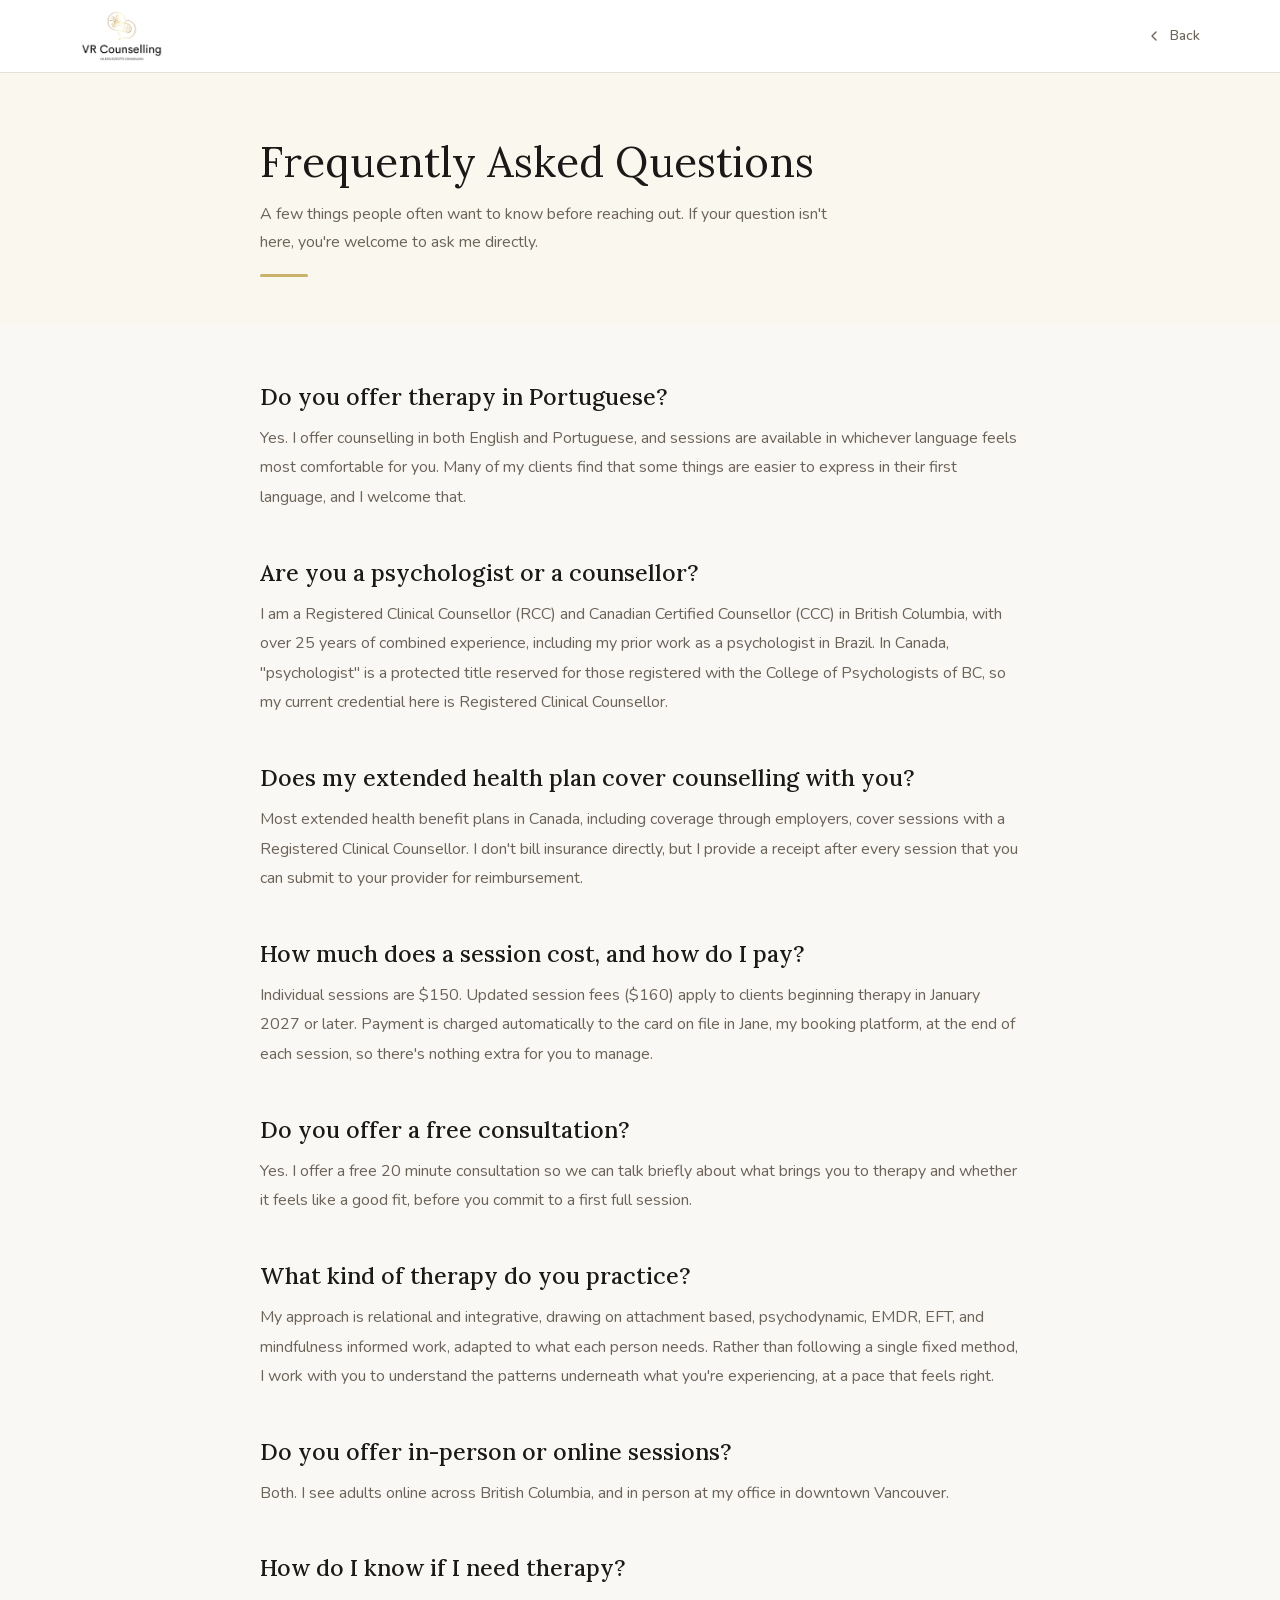
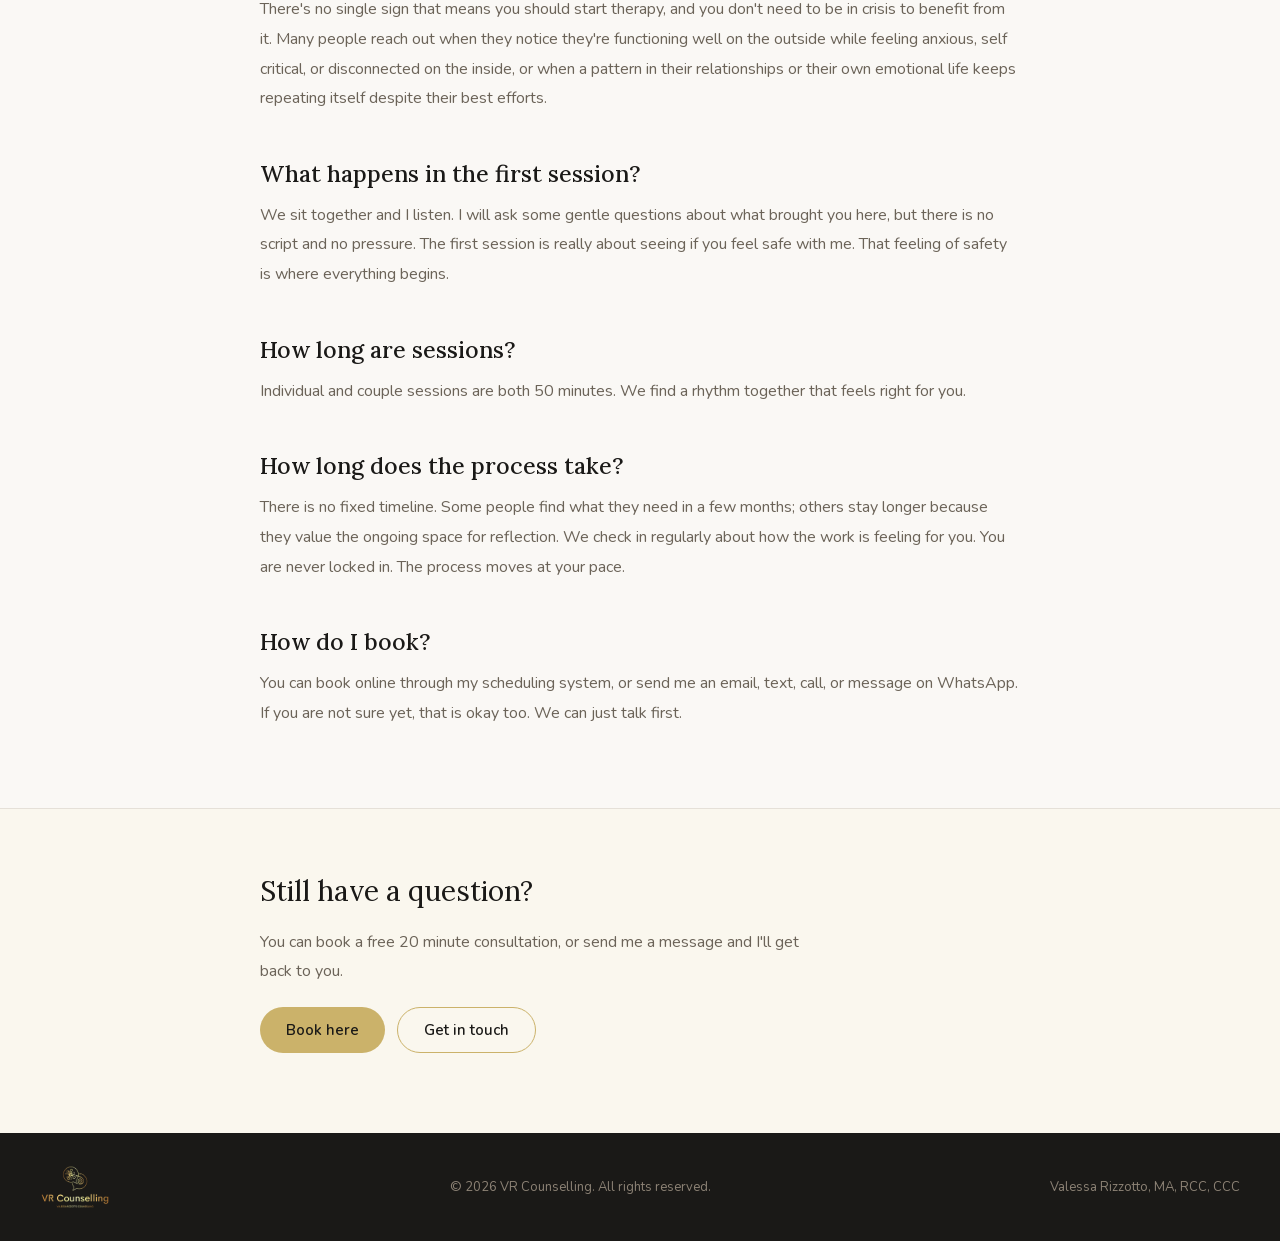
==== commit fab347f2: "Announce updated session fees for clients starting in January 2027 Co-Authored-By: Claude Sonnet 5.5" ====
--- a/faq/index.html
+++ b/faq/index.html
@@ -85,7 +85,7 @@
       "name": "How much does a session cost, and how do I pay?",
       "acceptedAnswer": {
         "@type": "Answer",
-        "text": "Individual sessions are $150. Payment is charged automatically to the card on file in Jane, my booking platform, at the end of each session, so there's nothing extra for you to manage."
+        "text": "Individual sessions are $150. Updated session fees ($160) apply to clients beginning therapy in January 2027 or later. Payment is charged automatically to the card on file in Jane, my booking platform, at the end of each session, so there's nothing extra for you to manage."
       }
     },
     {
@@ -219,7 +219,7 @@
 
     <section style="display: flex; flex-direction: column; gap: 12px;">
       <h2 class="faq-q" style="font-family: var(--font-serif); font-size: 23px; font-weight: 500; line-height: 1.35; color: var(--text-primary); text-wrap: pretty;">How much does a session cost, and how do I pay?</h2>
-      <p class="faq-a" style="font-size: 16px; line-height: 1.85; color: var(--text-secondary); text-wrap: pretty;">Individual sessions are $150. Payment is charged automatically to the card on file in Jane, my booking platform, at the end of each session, so there's nothing extra for you to manage.</p>
+      <p class="faq-a" style="font-size: 16px; line-height: 1.85; color: var(--text-secondary); text-wrap: pretty;">Individual sessions are $150. Updated session fees ($160) apply to clients beginning therapy in January 2027 or later. Payment is charged automatically to the card on file in Jane, my booking platform, at the end of each session, so there's nothing extra for you to manage.</p>
     </section>
 
     <section style="display: flex; flex-direction: column; gap: 12px;">
